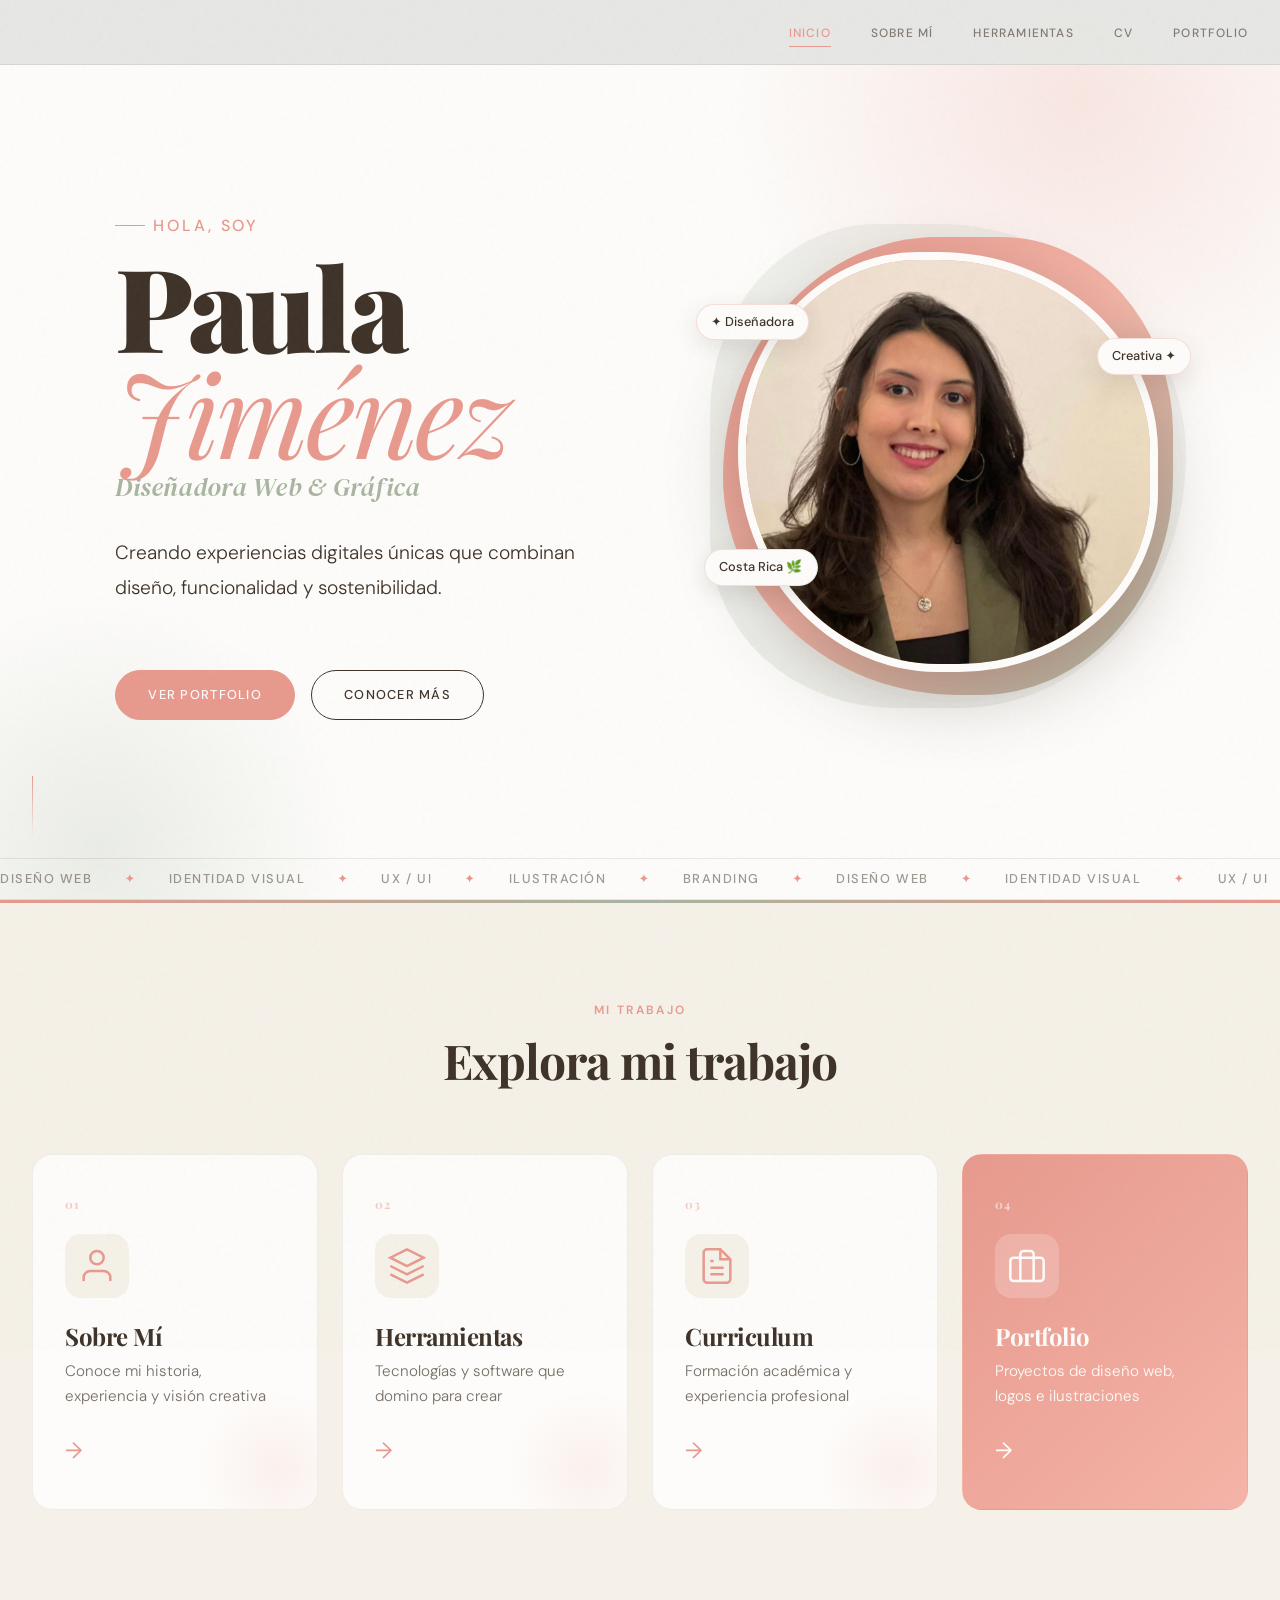
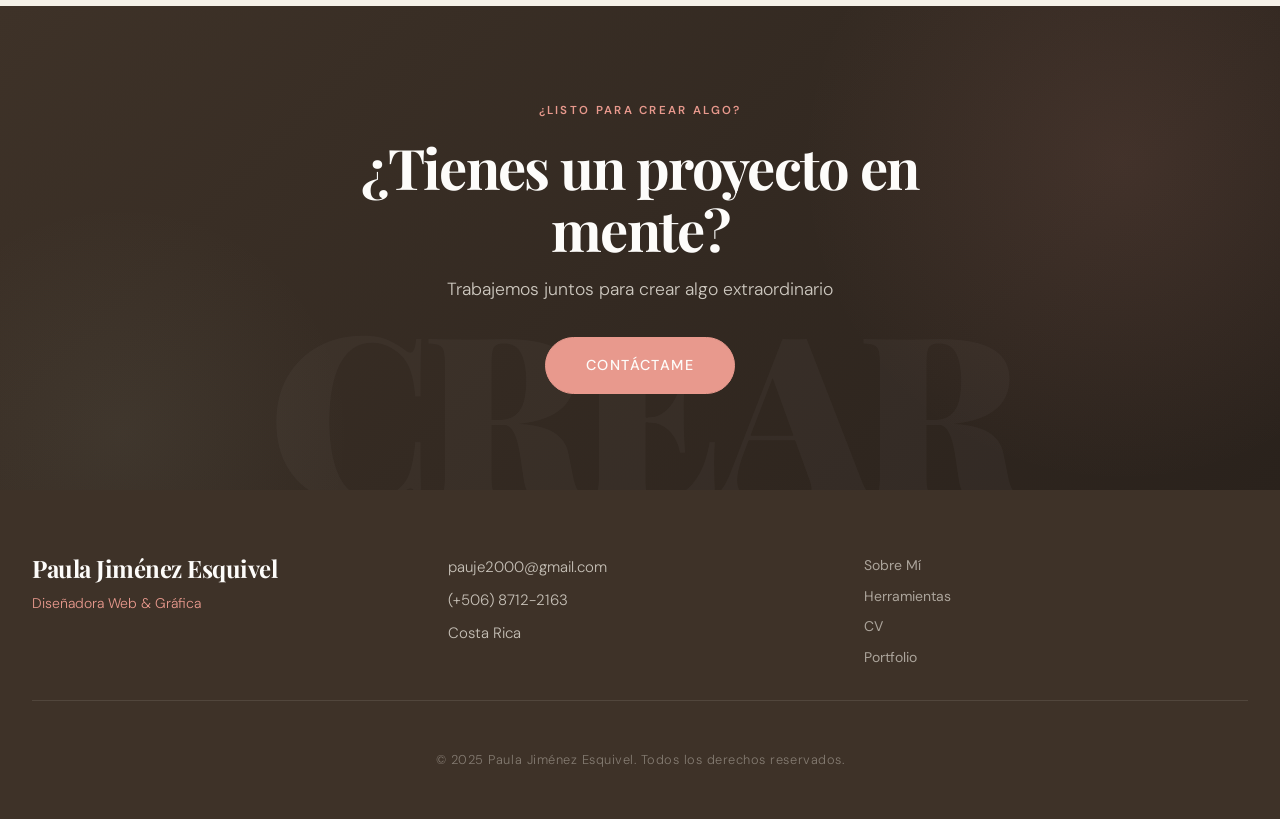
==== index.html @ 1a1323c0 "Add files via upload" ====
<!DOCTYPE html>
<html lang="es">
<head>
    <meta charset="UTF-8">
    <meta name="viewport" content="width=device-width, initial-scale=1.0">
    <meta name="description" content="Paula Jiménez Esquivel - Diseñadora Web y Gráfica">
    <title>Paula Jiménez | Diseñadora Web & Gráfica</title>
    <link rel="preconnect" href="https://fonts.googleapis.com">
    <link rel="preconnect" href="https://fonts.gstatic.com" crossorigin>
    <link href="https://fonts.googleapis.com/css2?family=Playfair+Display:ital,wght@0,400;0,700;0,900;1,400;1,700&family=DM+Sans:ital,wght@0,300;0,400;0,500;1,300&family=DM+Serif+Display:ital@0;1&display=swap" rel="stylesheet">
    <link rel="stylesheet" href="index.css">
    <link rel="stylesheet" href="base.css">

    <!-- Grain overlay SVG filter -->
    <svg style="position:absolute;width:0;height:0" xmlns="http://www.w3.org/2000/svg">
      <filter id="grain">
        <feTurbulence type="fractalNoise" baseFrequency="0.65" numOctaves="3" stitchTiles="stitch"/>
        <feColorMatrix type="saturate" values="0"/>
        <feBlend in="SourceGraphic" mode="multiply" result="blend"/>
        <feComposite in="blend" in2="SourceGraphic" operator="in"/>
      </filter>
    </svg>
</head>
<body>
    <!-- Grain overlay -->
    <div class="grain-overlay"></div>

    <!-- Navigation -->
    <div class="nav-container" id="navBar">
        <nav>

            <button class="menu-toggle" aria-label="Toggle menu">
                <span></span>
                <span></span>
                <span></span>
            </button>
            <ul class="nav-links">
                <li><a href="index.html" class="active">Inicio</a></li>
                <li><a href="about.html">Sobre Mí</a></li>
                <li><a href="skills.html">Herramientas</a></li>
                <li><a href="cv.html">CV</a></li>
                <li><a href="portfolio.html">Portfolio</a></li>
            </ul>
        </nav>
    </div>

    <!-- Hero Section -->
    <section class="hero">
        <div class="decorative-circle circle-1"></div>
        <div class="decorative-circle circle-2"></div>

        <!-- Marquee banner -->
        <div class="marquee-band">
            <div class="marquee-track">
                <span>Diseño Web</span><span class="marquee-dot">✦</span>
                <span>Identidad Visual</span><span class="marquee-dot">✦</span>
                <span>UX / UI</span><span class="marquee-dot">✦</span>
                <span>Ilustración</span><span class="marquee-dot">✦</span>
                <span>Branding</span><span class="marquee-dot">✦</span>
                <span>Diseño Web</span><span class="marquee-dot">✦</span>
                <span>Identidad Visual</span><span class="marquee-dot">✦</span>
                <span>UX / UI</span><span class="marquee-dot">✦</span>
                <span>Ilustración</span><span class="marquee-dot">✦</span>
                <span>Branding</span><span class="marquee-dot">✦</span>
            </div>
        </div>

        <div class="hero-content">
            <div class="hero-text">
                <p class="greeting fade-in-up">Hola, soy</p>
                <h1 class="hero-title fade-in-up delay-1">
                    <span class="title-line">Paula</span>
                    <span class="title-line italic-line">Jiménez</span>
                </h1>
                <h2 class="hero-subtitle fade-in-up delay-2">Diseñadora Web & Gráfica</h2>
                <p class="hero-description fade-in-up delay-3">
                    Creando experiencias digitales únicas que combinan diseño, 
                    funcionalidad y sostenibilidad.
                </p>
                <div class="hero-buttons fade-in-up delay-4">
                    <a href="portfolio.html" class="btn btn-primary">Ver Portfolio</a>
                    <a href="about.html" class="btn">Conocer Más</a>
                </div>
            </div>
            
            <div class="hero-visual scale-in delay-2">
                <div class="photo-frame">
                    <div class="frame-border"></div>
                    <img src="Imagenes/Foto curriculum.jpg" alt="Paula Jiménez - Diseñadora Web y Gráfica" class="profile-photo">
                    <div class="frame-accent"></div>
                    <!-- Floating tags -->
                    <div class="floating-tag tag-1">✦ Diseñadora</div>
                    <div class="floating-tag tag-2">Costa Rica 🌿</div>
                    <div class="floating-tag tag-3">Creativa ✦</div>
                </div>
            </div>
        </div>

        <!-- Scroll indicator -->
        <div class="scroll-indicator">
            <div class="scroll-line"></div>
        </div>
    </section>

    <!-- Index/Navigation Section -->
    <section class="index-section">
        <div class="container">
            <div class="section-header fade-in-up">
                <span class="section-label">Mi trabajo</span>
                <h2 class="section-title">Explora mi trabajo</h2>
            </div>
            
            <div class="index-grid">
                <a href="about.html" class="index-card fade-in-up delay-1">
                    <div class="card-number">01</div>
                    <div class="card-icon">
                        <svg width="40" height="40" viewBox="0 0 24 24" fill="none" stroke="currentColor" stroke-width="1.5">
                            <path d="M20 21v-2a4 4 0 0 0-4-4H8a4 4 0 0 0-4 4v2"></path>
                            <circle cx="12" cy="7" r="4"></circle>
                        </svg>
                    </div>
                    <h3>Sobre Mí</h3>
                    <p>Conoce mi historia, experiencia y visión creativa</p>
                    <span class="card-arrow">→</span>
                    <div class="card-bg-shape"></div>
                </a>

                <a href="skills.html" class="index-card fade-in-up delay-2">
                    <div class="card-number">02</div>
                    <div class="card-icon">
                        <svg width="40" height="40" viewBox="0 0 24 24" fill="none" stroke="currentColor" stroke-width="1.5">
                            <path d="M12 2L2 7l10 5 10-5-10-5z"></path>
                            <path d="M2 17l10 5 10-5M2 12l10 5 10-5"></path>
                        </svg>
                    </div>
                    <h3>Herramientas</h3>
                    <p>Tecnologías y software que domino para crear</p>
                    <span class="card-arrow">→</span>
                    <div class="card-bg-shape"></div>
                </a>

                <a href="cv.html" class="index-card fade-in-up delay-3">
                    <div class="card-number">03</div>
                    <div class="card-icon">
                        <svg width="40" height="40" viewBox="0 0 24 24" fill="none" stroke="currentColor" stroke-width="1.5">
                            <path d="M14 2H6a2 2 0 0 0-2 2v16a2 2 0 0 0 2 2h12a2 2 0 0 0 2-2V8z"></path>
                            <polyline points="14 2 14 8 20 8"></polyline>
                            <line x1="16" y1="13" x2="8" y2="13"></line>
                            <line x1="16" y1="17" x2="8" y2="17"></line>
                            <polyline points="10 9 9 9 8 9"></polyline>
                        </svg>
                    </div>
                    <h3>Curriculum</h3>
                    <p>Formación académica y experiencia profesional</p>
                    <span class="card-arrow">→</span>
                    <div class="card-bg-shape"></div>
                </a>

                <a href="portfolio.html" class="index-card featured fade-in-up delay-4">
                    <div class="card-number">04</div>
                    <div class="card-icon">
                        <svg width="40" height="40" viewBox="0 0 24 24" fill="none" stroke="currentColor" stroke-width="1.5">
                            <rect x="2" y="7" width="20" height="14" rx="2" ry="2"></rect>
                            <path d="M16 21V5a2 2 0 0 0-2-2h-4a2 2 0 0 0-2 2v16"></path>
                        </svg>
                    </div>
                    <h3>Portfolio</h3>
                    <p>Proyectos de diseño web, logos e ilustraciones</p>
                    <span class="card-arrow">→</span>
                </a>
            </div>
        </div>
    </section>

    <!-- Contact CTA -->
    <section class="cta-section">
        <div class="container">
            <div class="cta-content fade-in-up">
                <div class="cta-eyebrow">¿Listo para crear algo?</div>
                <h2>¿Tienes un proyecto en mente?</h2>
                <p>Trabajemos juntos para crear algo extraordinario</p>
                <a href="mailto:pauje2000@gmail.com" class="btn btn-primary">Contáctame</a>
            </div>
        </div>
        <!-- Decorative large text -->
        <div class="cta-deco-text" aria-hidden="true">CREAR</div>
    </section>

    <!-- Footer -->
    <footer>
        <div class="container">
            <div class="footer-content">
                <div class="footer-info">
                    <h3>Paula Jiménez Esquivel</h3>
                    <p>Diseñadora Web & Gráfica</p>
                </div>
                <div class="footer-contact">
                    <p><a href="mailto:pauje2000@gmail.com">pauje2000@gmail.com</a></p>
                    <p><a href="tel:+50687122163">(+506) 8712-2163</a></p>
                    <p>Costa Rica</p>
                </div>
                <div class="footer-links">
                    <a href="about.html">Sobre Mí</a>
                    <a href="skills.html">Herramientas</a>
                    <a href="cv.html">CV</a>
                    <a href="portfolio.html">Portfolio</a>
                </div>
            </div>
            <div class="footer-bottom">
                <p>© 2025 Paula Jiménez Esquivel. Todos los derechos reservados.</p>
            </div>
        </div>
    </footer>

    <script>
        /* ── Mobile Menu ── */
        const menuToggle = document.querySelector('.menu-toggle');
        const navLinks   = document.querySelector('.nav-links');
        const navBar     = document.querySelector('.nav-container');

        window.addEventListener('scroll', () => navBar.classList.toggle('scrolled', scrollY > 60));

        function closeMenu() {
            menuToggle.classList.remove('active');
            navLinks.classList.remove('active');
        }

        menuToggle.addEventListener('click', e => {
            e.stopPropagation();
            menuToggle.classList.toggle('active');
            navLinks.classList.toggle('active');
        });

        // Cerrar al hacer clic en un enlace del menú
        navLinks.querySelectorAll('a').forEach(link => {
            link.addEventListener('click', () => {
                closeMenu();
            });
        });

        // Cerrar al hacer clic fuera del menú
        document.addEventListener('click', e => {
            if (!e.target.closest('nav') && navLinks.classList.contains('active')) {
                closeMenu();
            }
        });

        /* ── Smooth scroll ── */
        document.querySelectorAll('a[href^="#"]').forEach(anchor => {
            anchor.addEventListener('click', function(e) {
                e.preventDefault();
                const target = document.querySelector(this.getAttribute('href'));
                if (target) target.scrollIntoView({ behavior: 'smooth', block: 'start' });
            });
        });

        /* ── Scroll animations ── */
        const observer = new IntersectionObserver(entries => {
            entries.forEach(entry => {
                if (entry.isIntersecting) entry.target.style.animationPlayState = 'running';
            });
        }, { threshold: 0.1, rootMargin: '0px 0px -50px 0px' });

        document.querySelectorAll('.fa
---- index.css ----
/* ===================================
   INDEX PAGE STYLES — CREATIVE ENHANCED
   =================================== */

/* ── Google Fonts override ── */
:root {
  --font-display: 'Playfair Display', Georgia, serif;
  --font-body: 'DM Sans', sans-serif;
  --font-serif-alt: 'DM Serif Display', Georgia, serif;

  /* Palette (unchanged) */
  --terracota:    #E8998D;
  --accent-coral: #D4756A;
  --sage:         #A8B5A0;
  --deep-green:   #6B7F64;
  --dark-brown:   #3E3228;
  --cream:        #F0EBE0;
  --soft-white:   #F5F1E8;

  /* Motion */
  --ease-out-expo: cubic-bezier(0.16, 1, 0.3, 1);
  --transition-smooth: 0.4s var(--ease-out-expo);

  /* Spacing */
  --spacing-xs: 0.75rem;
  --spacing-sm: 1.5rem;
  --spacing-md: 3rem;
  --spacing-lg: 5rem;
  --spacing-xl: 8rem;
}

/* ── Global resets ── */
*, *::before, *::after { box-sizing: border-box; margin: 0; padding: 0; }

html { scroll-behavior: smooth; }

body {
  font-family: var(--font-body);
  background: var(--soft-white);
  color: var(--dark-brown);
  overflow-x: hidden;
}

a { text-decoration: none; color: inherit; }

/* ============================================
   GRAIN OVERLAY
   ============================================ */
.grain-overlay {
  position: fixed;
  inset: -50%;
  width: 200%;
  height: 200%;
  background-image: url("data:image/svg+xml,%3Csvg viewBox='0 0 512 512' xmlns='http://www.w3.org/2000/svg'%3E%3Cfilter id='n'%3E%3CfeTurbulence type='fractalNoise' baseFrequency='0.75' numOctaves='4' stitchTiles='stitch'/%3E%3C/filter%3E%3Crect width='100%25' height='100%25' filter='url(%23n)'/%3E%3C/svg%3E");
  opacity: 0.035;
  pointer-events: none;
  z-index: 9999;
  animation: grainShift 0.5s steps(2) infinite;
}
@keyframes grainShift {
  0%  { transform: translate(0, 0); }
  25% { transform: translate(-2%, -2%); }
  50% { transform: translate(2%, 2%); }
  75% { transform: translate(-1%, 1%); }
}

/* ============================================
   CUSTOM CURSOR
   ============================================ */
/* ============================================
   NAVIGATION
   ============================================ */
.nav-container {
  position: fixed;
  top: 0; left: 0; right: 0;
  z-index: 1000;
  padding: 1.2rem 2rem;
  background: rgba(230, 230, 228, 0.96);
  backdrop-filter: blur(12px);
  -webkit-backdrop-filter: blur(12px);
  border-bottom: 1px solid rgba(62,50,40,0.10);
  transition: background 0.4s, padding 0.4s;
}
.nav-container.scrolled {
  background: rgba(220, 220, 218, 0.98);
  backdrop-filter: blur(16px);
  -webkit-backdrop-filter: blur(16px);
  padding: 0.8rem 2rem;
  border-bottom: 1px solid rgba(62,50,40,0.13);
}
.logo {
  display: none;
}
nav {
  max-width: 1400px;
  margin: 0 auto;
  display: flex;
  align-items: center;
  justify-content: flex-end;
}
.nav-links {
  list-style: none;
  display: flex;
  gap: 2.5rem;
}
.nav-links a {
  font-size: 0.875rem;
  font-weight: 500;
  color: var(--dark-brown);
  opacity: 0.7;
  letter-spacing: 0.06em;
  text-transform: uppercase;
  transition: opacity 0.25s, color 0.25s;
  position: relative;
}
.nav-links a::after {
  content: '';
  position: absolute;
  bottom: -3px; left: 0;
  width: 0; height: 1.5px;
  background: var(--terracota);
  transition: width 0.35s var(--ease-out-expo);
}
.nav-links a:hover,
.nav-links a.active { opacity: 1; color: var(--terracota); }
.nav-links a:hover::after,
.nav-links a.active::after { width: 100%; }

/* Mobile */
.menu-toggle {
  display: none;
  flex-direction: column;
  gap: 5px;
  background: none;
  border: none;
  padding: 4px;
}
.menu-toggle span {
  display: block;
  width: 26px; height: 2px;
  background: var(--dark-brown);
  transition: var(--transition-smooth);
}

/* ============================================
   HERO
   ============================================ */
.hero {
  min-height: 100vh;
  display: flex;
  flex-direction: column;
  align-items: center;
  position: relative;
  padding-top: 80px;
  overflow: hidden;
  background: var(--soft-white);
}

/* Decorative circles */
.decorative-circle {
  position: absolute;
  border-radius: 50%;
  pointer-events: none;
  transition: transform 1.2s var(--ease-out-expo);
}
.circle-1 {
  width: 700px; height: 700px;
  top: -250px; right: -150px;
  background: radial-gradient(circle, rgba(232,153,141,0.22) 0%, transparent 70%);
  animation: driftA 14s ease-in-out infinite;
}
.circle-2 {
  width: 500px; height: 500px;
  bottom: -200px; left: -150px;
  background: radial-gradient(circle, rgba(168,181,160,0.22) 0%, transparent 70%);
  animation: driftB 18s ease-in-out infinite;
}
@keyframes driftA {
  0%,100% { transform: translate(0,0) scale(1); }
  50% { transform: translate(30px,-20px) scale(1.05); }
}
@keyframes driftB {
  0%,100% { transform: translate(0,0) scale(1); }
  50% { transform: translate(-20px,30px) scale(1.08); }
}

/* Marquee band */
.marquee-band {
  width: 100%;
  overflow: hidden;
  border-top: 1px solid rgba(62,50,40,0.1);
  border-bottom: 1px solid rgba(62,50,40,0.1);
  padding: 0.6rem 0;
  background: transparent;
  position: absolute;
  bottom: 0;
  z-index: 5;
}
.marquee-track {
  display: flex;
  gap: 2rem;
  width: max-content;
  animation: marqueeScroll 22s linear infinite;
}
.marquee-track span {
  font-size: 0.8rem;
  font-weight: 500;
  letter-spacing: 0.12em;
  text-transform: uppercase;
  color: var(--dark-brown);
  opacity: 0.5;
  white-space: nowrap;
}
.marquee-dot {
  color: var(--terracota) !important;
  opacity: 1 !important;
}
@keyframes marqueeScroll {
  from { transform: translateX(0); }
  to   { transform: translateX(-50%); }
}

/* Hero content */
.hero-content {
  max-width: 1400px;
  margin: 0 auto;
  padding: var(--spacing-md);
  display: grid;
  grid-template-columns: 1.2fr 1fr;
  gap: var(--spacing-xl);
  align-items: center;
  flex: 1;
  padding-bottom: 5rem;
}

/* Hero text */
.hero-text { z-index: 10; }

.greeting {
  font-family: var(--font-body);
  font-size: clamp(0.875rem, 2vw, 1rem);
  color: var(--terracota);
  letter-spacing: 0.18em;
  text-transform: uppercase;
  font-weight: 500;
  margin-bottom: 0.75rem;
  display: flex;
  align-items: center;
  gap: 0.5rem;
}
.greeting::before {
  content: '';
  display: inline-block;
  width: 30px; height: 1px;
  background: var(--terracota);
}

.hero-title {
  font-family: var(--font-display);
  font-size: clamp(4rem, 9vw, 8rem);
  font-weight: 900;
  line-height: 0.92;
  margin-bottom: var(--spacing-xs);
  color: var(--dark-brown);
  letter-spacing: -0.03em;
}
.title-line  { display: block; }
.italic-line {
  font-style: italic;
  font-weight: 400;
  color: var(--terracota);
}

.hero-subtitle {
  font-family: var(--font-serif-alt);
  font-size: clamp(1.1rem, 2.5vw, 1.6rem);
  color: var(--sage);
  font-weight: 400;
  font-style: italic;
  margin-bottom: var(--spacing-md);
  letter-spacing: 0.01em;
}

.hero-description {
  max-width: 520px;
  font-size: clamp(1rem, 1.8vw, 1.2rem);
  color: var(--dark-brown);
  opacity: 0.75;
  margin-bottom: var(--spacing-lg);
  line-height: 1.85;
}

.hero-buttons {
  display: flex;
  gap: 1rem;
  flex-wrap: wrap;
}

/* Buttons */
.btn {
  display: inline-flex;
  align-items: center;
  gap: 0.5rem;
  padding: 0.9rem 2rem;
  font-family: var(--font-body);
  font-size: 0.875rem;
  font-weight: 500;
  letter-spacing: 0.08em;
  text-transform: uppercase;
  border-radius: 100px;
  border: 1.5px solid var(--dark-brown);
  color: var(--dark-brown);
  background: transparent;
  transition: background 0.35s, color 0.35s, border-color 0.35s, transform 0.35s var(--ease-out-expo), box-shadow 0.35s;
}
.btn:hover {
  background: var(--dark-brown);
  color: var(--soft-white);
  transform: translateY(-3px);
  box-shadow: 0 12px 32px rgba(62,50,40,0.18);
}
.btn-primary {
  background: var(--terracota);
  border-color: var(--terracota);
  color: var(--soft-white);
}
.btn-primary:hover {
  background: var(--accent-coral);
  border-color: var(--accent-coral);
  box-shadow: 0 12px 32px rgba(232,153,141,0.35);
}

/* Hero visual */
.hero-visual {
  position: relative;
  height: 560px;
  display: flex;
  align-items: center;
  justify-content: center;
}

.photo-frame {
  position: relative;
  width: 100%;
  max-width: 420px;
  margin: 0 auto;
}

.frame-border {
  position: absolute;
  inset: -15px;
  background: linear-gradient(135deg, var(--terracota) 0%, var(--accent-coral) 50%, var(--sage) 100%);
  border-radius: 50% 40% 45% 55% / 55% 45% 50% 50%;
  z-index: 1;
  animation: framePulse 6s ease-in-out infinite;
}

.profile-photo {
  position: relative;
  width: 100%;
  height: auto;
  aspect-ratio: 1;
  object-fit: cover;
  border-radius: 45% 55% 50% 50% / 50% 50% 45% 55%;
  z-index: 2;
  box-shadow: 0 25px 70px rgba(62,50,40,0.25), 0 10px 30px rgba(232,153,141,0.2);
  border: 8px solid var(--soft-white);
  transition: transform 0.6s var(--ease-out-expo);
}
.photo-frame:hover .profile-photo {
  transform: scale(1.03);
}

.frame-accent {
  position: absolute;
  inset: -28px;
  background: linear-gradient(225deg, var(--sage) 0%, var(--deep-green) 100%);
  border-radius: 40% 60% 55% 45% / 45% 55% 60% 40%;
  opacity: 0.12;
  z-index: 0;
  animation: frameRotate 12s linear infinite;
}

/* Floating tags */
.floating-tag {
  position: absolute;
  z-index: 10;
  background: var(--soft-white);
  color: var(--dark-brown);
  font-size: 0.8rem;
  font-weight: 500;
  padding: 0.45rem 0.9rem;
  border-radius: 100px;
  box-shadow: 0 8px 24px rgba(62,50,40,0.12);
  white-space: nowrap;
  animation: tagFloat 5s ease-in-out infinite;
}
.tag-1 {
  top: 12%;
  left: -10%;
  animation-delay: 0s;
  border: 1.5px solid rgba(232,153,141,0.3);
}
.tag-2 {
  bottom: 22%;
  left: -8%;
  animation-delay: 1.5s;
  border: 1.5px solid rgba(168,181,160,0.3);
}
.tag-3 {
  top: 20%;
  right: -8%;
  animation-delay: 0.8s;
  border: 1.5px solid rgba(232,153,141,0.3);
}
@keyframes tagFloat {
  0%,100% { transform: translateY(0px); }
  50%      { transform: translateY(-8px); }
}

/* Scroll indicator */
.scroll-indicator {
  position: absolute;
  bottom: 4rem;
  left: var(--spacing-md);
  display: flex;
  flex-direction: column;
  align-items: center;
  gap: 0.5rem;
  z-index: 10;
}
.scroll-line {
  width: 1px;
  height: 60px;
  background: linear-gradient(to bottom, var(--terracota), transparent);
  animation: scrollPulse 2s ease-in-out infinite;
}
.scroll-indicator span {
  font-size: 0.7rem;
  letter-spacing: 0.2em;
  text-transform: uppercase;
  color: var(--dark-brown);
  opacity: 0.4;
  transform: rotate(90deg) translateX(8px);
  transform-origin: center;
}
@keyframes scrollPulse {
  0%,100% { opacity: 1; transform: scaleY(1); transform-origin: top; }
  50%     { opacity: 0.4; transform: scaleY(0.6); transform-origin: top; }
}

/* ─── Keyframes shared ─── */
@keyframes framePulse {
  0%,100% { border-radius: 50% 40% 45% 55% / 55% 45% 50% 50%; transform: scale(1); }
  25%     { border-radius: 45% 55% 50% 50% / 50% 50% 55% 45%; transform: scale(1.02); }
  50%     { border-radius: 55% 45% 40% 60% / 60% 40% 45% 55%; transform: scale(0.98); }
  75%     { border-radius: 50% 50% 55% 45% / 45% 55% 50% 50%; transform: scale(1.01); }
}
@keyframes frameRotate {
  from { transform: rotate(0deg); }
  to   { transform: rotate(360deg); }
}

/* ── Scroll animations ── */
@keyframes fadeInUp {
  from { opacity: 0; transform: translateY(40px); }
  to   { opacity: 1; transform: translateY(0); }
}
@keyframes scaleIn {
  from { opacity: 0; transform: scale(0.85); }
  to   { opacity: 1; transform: scale(1); }
}
.fade-in-up { animation: fadeInUp 0.9s var(--ease-out-expo) both; }
.scale-in   { animation: scaleIn  1s   var(--ease-out-expo) both; }
.delay-1 { animation-delay: 0.15s; }
.delay-2 { animation-delay: 0.3s; }
.delay-3 { animation-delay: 0.45s; }
.delay-4 { animation-delay: 0.6s; }

/* ============================================
   INDEX SECTION
   ============================================ */
.index-section {
  padding: var(--spacing-xl) 0;
  background: var(--cream);
  position: relative;
}
.index-section::before {
  content: '';
  position: absolute;
  top: 0; left: 0; right: 0;
  height: 3px;
  background: linear-gradient(to right, var(--terracota), var(--sage), var(--terracota));
}

.container {
  max-width: 1200px;
  margin: 0 auto;
  padding: 0 var(--spacing-md);
}

.section-header {
  text-align: center;
  margin-bottom: var(--spacing-lg);
}
.section-label {
  display: inline-block;
  font-size: 0.75rem;
  font-weight: 600;
  letter-spacing: 0.2em;
  text-transform: uppercase;
  color: var(--terracota);
  margin-bottom: 0.75rem;
}
.section-title {
  font-family: var(--font-display);
  font-size: clamp(2rem, 5vw, 3.5rem);
  font-weight: 700;
  color: var(--dark-brown);
  letter-spacing: -0.02em;
}

/* Index grid */
.index-grid {
  display: grid;
  grid-template-columns: repeat(auto-fit, minmax(280px, 1fr));
  gap: 1.5rem;
}

.index-card {
  background: var(--soft-white);
  padding: 2.5rem 2rem;
  border-radius: 20px;
  transition: transform 0.45s var(--ease-out-expo), box-shadow 0.45s var(--ease-out-expo);
  position: relative;
  display: flex;
  flex-direction: column;
  overflow: hidden;
  border: 1px solid rgba(62,50,40,0.07);
}

/* Gradient border on hover */
.index-card::before {
  content: '';
  position: absolute;
  inset: 0;
  border-radius: 20px;
  padding: 1.5px;
  background: linear-gradient(135deg, var(--terracota), var(--sage));
  -webkit-mask: linear-gradient(#fff 0 0) content-box, linear-gradient(#fff 0 0);
  -webkit-mask-composite: xor;
  mask-composite: exclude;
  opacity: 0;
  transition: opacity 0.4s;
}
.index-card:hover::before { opacity: 1; }

/* Background shape */
.card-bg-shape {
  position: absolute;
  bottom: -40px; right: -40px;
  width: 160px; height: 160px;
  border-radius: 50%;
  background: radial-gradient(circle, rgba(232,153,141,0.12), transparent 70%);
  transition: transform 0.5s var(--ease-out-expo);
  pointer-events: none;
}
.index-card:hover .card-bg-shape { transform: scale(1.5); }

.index-card:hover {
  transform: translateY(-10px);
  box-shadow: 0 24px 64px rgba(62,50,40,0.12);
}

/* Card number */
.card-number {
  font-family: var(--font-display);
  font-size: 0.75rem;
  font-weight: 700;
  color: var(--terracota);
  opacity: 0.5;
  letter-spacing: 0.1em;
  margin-bottom: 1.25rem;
}

/* Featured card */
.index-card.featured {
  background: linear-gradient(135deg, var(--terracota) 0%, var(--accent-coral) 100%);
  color: var(--soft-white);
  border-color: transparent;
}
.index-card.featured::before { display: none; }
.index-card.featured h3,
.index-card.featured p,
.index-card.featured .card-number { color: var(--soft-white); opacity: 1; }
.index-card.featured .card-number { opacity: 0.6; }
.index-card.featured .card-icon { background: rgba(255,255,255,0.2); backdrop-filter: blur(8px); }
.index-card.featured .card-icon svg { stroke: var(--soft-white); }
.index-card.featured .card-arrow { color: var(--soft-white); }

/* Card icon */
.card-icon {
  width: 64px; height: 64px;
  background: var(--cream);
  border-radius: 16px;
  display: flex;
  align-items: center;
  justify-content: center;
  margin-bottom: 1.5rem;
  transition: transform 0.4s var(--ease-out-expo), box-shadow 0.4s;
}
.index-card:hover .card-icon {
  transform: scale(1.1) rotate(4deg);
  box-shadow: 0 8px 20px rgba(62,50,40,0.1);
}
.card-icon svg { stroke: var(--terracota); }

.index-card h3 {
  font-family: var(--font-display);
  font-size: 1.5rem;
  font-weight: 700;
  margin-bottom: 0.5rem;
  color: var(--dark-brown);
  letter-spacing: -0.02em;
}
.index-card p {
  flex-grow: 1;
  font-size: 0.95rem;
  line-height: 1.65;
  color: var(--dark-brown);
  opacity: 0.7;
  margin-bottom: 1.5rem;
}
.card-arrow {
  font-size: 1.4rem;
  color: var(--terracota);
  transition: transform 0.35s var(--ease-out-expo);
  align-self: flex-start;
  display: inline-block;
}
.index-card:hover .card-arrow { transform: translateX(8px); }

/* ============================================
   CTA SECTION
   ============================================ */
.cta-section {
  padding: var(--spacing-xl) 0;
  background: linear-gradient(135deg, var(--dark-brown) 0%, #2a221c 100%);
  position: relative;
  overflow: hidden;
  text-align: center;
}

.cta-section::before {
  content: '';
  position: absolute;
  top: -40%; right: -15%;
  width: 700px; height: 700px;
  background: radial-gradient(circle, rgba(232,153,141,0.1) 0%, transparent 65%);
  border-radius: 50%;
  pointer-events: none;
}
.cta-section::after {
  content: '';
  position: absolute;
  bottom: -40%; left: -10%;
  width: 500px; height: 500px;
  background: radial-gradient(circle, rgba(168,181,160,0.08) 0%, transparent 65%);
  border-radius: 50%;
  pointer-events: none;
}

/* Large decorative text */
.cta-deco-text {
  position: absolute;
  bottom: -2rem;
  left: 50%;
  transform: translateX(-50%);
  font-family: var(--font-display);
  font-size: clamp(6rem, 18vw, 18rem);
  font-weight: 900;
  color: rgba(255,255,255,0.03);
  letter-spacing: -0.05em;
  white-space: nowrap;
  pointer-events: none;
  user-select: none;
  line-height: 1;
}

.cta-content {
  position: relative;
  z-index: 10;
  max-width: 680px;
  margin: 0 auto;
}

.cta-eyebrow {
  font-size: 0.75rem;
  font-weight: 600;
  letter-spacing: 0.2em;
  text-transform: uppercase;
  color: var(--terracota);
  margin-bottom: 1rem;
}

.cta-content h2 {
  font-family: var(--font-display);
  font-size: clamp(2.5rem, 6vw, 5rem);
  font-weight: 700;
  color: var(--soft-white);
  letter-spacing: -0.03em;
  line-height: 1.05;
  margin-bottom: 1rem;
}

.cta-content p {
  font-size: 1.15rem;
  color: var(--cream);
  opacity: 0.8;
  margin-bottom: var(--spacing-md);
  line-height: 1.7;
}

.cta-content .btn-primary {
  background: var(--terracota);
  border-color: var(--terracota);
  color: var(--soft-white);
  font-size: 0.9rem;
  padding: 1rem 2.5rem;
}
.cta-content .btn-primary:hover {
  background: var(--accent-coral);
  border-color: var(--accent-coral);
  transform: translateY(-4px);
  box-shadow: 0 16px 40px rgba(232,153,141,0.3);
}

/* ============================================
   FOOTER
   ============================================ */
footer {
  background: var(--dark-brown);
  color: var(--cream);
  padding: var(--spacing-lg) 0 var(--spacing-md);
}

.footer-content {
  display: grid;
  grid-template-columns: repeat(auto-fit, minmax(200px, 1fr));
  gap: var(--spacing-md);
  margin-bottom: var(--spacing-md);
  padding-bottom: var(--spacing-md);
  border-bottom: 1px solid rgba(245,241,232,0.12);
}

.footer-info h3 {
  font-family: var(--font-display);
  font-size: 1.6rem;
  font-weight: 700;
  color: var(--soft-white);
  margin-bottom: 0.5rem;
  letter-spacing: -0.02em;
}
.footer-info p { color: var(--terracota); font-size: 0.875rem; }

.footer-contact p { margin-bottom: 0.5rem; font-size: 0.9375rem; opacity: 0.8; }
.footer-contact a { color: var(--cream); transition: color 0.25s; }
.footer-contact a:hover { color: var(--terracota); }

.footer-links {
  display: flex;
  flex-direction: column;
  gap: 0.6rem;
}
.footer-links a {
  color: var(--cream);
  font-size: 0.9375rem;
  opacity: 0.7;
  transition: opacity 0.25s, color 0.25s, transform 0.3s var(--ease-out-expo);
  width: fit-content;
}
.footer-links a:hover { color: var(--terracota); opacity: 1; transform: translateX(6px); }

.footer-bottom { text-align: center; padding-top: var(--spacing-sm); }
.footer-bottom p { color: var(--cream); opacity: 0.4; font-size: 0.8rem; letter-spacing: 0.04em; }

/* ============================================
   RESPONSIVE
   ============================================ */
@media (max-width: 968px) {
  .hero-content {
    grid-template-columns: 1fr;
    gap: var(--spacing-md);
    text-align: center;
  }
  .greeting { justify-content: center; }
  .hero-description { margin: 0 auto var(--spacing-md); }
  .hero-buttons { justify-content: center; }
  .hero-visual { height: auto; }
  .photo-frame { max-width: 340px; }
  .tag-1, .tag-2, .tag-3 { display: none; }
  .scroll-indicator { display: none; }
}

@media (max-width: 768px) {
  .hero { min-height: auto; padding: 100px 0 var(--spacing-lg); }
  .index-grid { grid-template-columns: 1fr; }
  .footer-content { grid-template-columns: 1fr; text-align: center; }
  .footer-links { align-items: center; }
  .footer-links a:hover { transform: none; }
  .nav-links {
    display: none;
    position: fixed;
    top: 0; left: 0; right: 0; bottom: 0;
    background: rgba(230, 230, 228, 0.98);
    backdrop-filter: blur(20px);
    -webkit-backdrop-filter: blur(20px);
    flex-direction: column;
    align-items: center;
    justify-content: center;
    gap: 2.5rem;
    z-index: 998;
  }
  .nav-links.active { display: flex; }
  .nav-links li { list-style: none; }
  .nav-links a {
    font-size: 1.8rem;
    font-weight: 600;
    letter-spacing: 0.05em;
    color: var(--dark-brown);
    display: block;
    padding: 0.5rem 2rem;
    text-align: center;
  }
  .nav-links a:hover { color: var(--terracota); }
  .menu-toggle {
    display: flex;
    z-index: 1000;
    position: relative;
  }
  .menu-toggle.active span:nth-child(1) { transform: translateY(7px) rotate(45deg); }
  .menu-toggle.active span:nth-child(2) { opacity: 0; }
  .menu-toggle.active span:nth-child(3) { transform: translateY(-7px) rotate(-45deg); }
}

@media (max-width: 480px) {
  .hero-buttons { flex-direction: column; width: 100%; }
  .hero-buttons .btn { width: 100%; justify-content: center; }
  .photo-frame { max-width: 260px; }
  .hero-title { font-size: clamp(3rem, 15vw, 4rem); }
}
---- base.css ----
/* ===================================
   BASE STYLES — Paula Jiménez Portfolio
   Creative Enhanced System
   =================================== */

@import url('https://fonts.googleapis.com/css2?family=Playfair+Display:ital,wght@0,400;0,600;0,700;0,900;1,400;1,700&family=DM+Sans:opsz,wght@9..40,300;9..40,400;9..40,500&family=DM+Serif+Display:ital@0;1&display=swap');

:root {
  --terracota:     #E8998D;
  --sage:          #A8B5A0;
  --cream:         #F5F1E8;
  --dark-brown:    #3E3228;
  --soft-white:    #FDFCFA;
  --accent-coral:  #F4B4A7;
  --deep-green:    #7A8D73;

  --font-display:   'Playfair Display', Georgia, serif;
  --font-serif-alt: 'DM Serif Display', Georgia, serif;
  --font-body:      'DM Sans', system-ui, sans-serif;

  --spacing-xs: 0.5rem;
  --spacing-sm: 1rem;
  --spacing-md: 2rem;
  --spacing-lg: 4rem;
  --spacing-xl: 6rem;

  --ease-out-expo:     cubic-bezier(0.16, 1, 0.3, 1);
  --transition-smooth: all 0.4s cubic-bezier(0.16, 1, 0.3, 1);
}

*, *::before, *::after { box-sizing: border-box; margin: 0; padding: 0; }

html { scroll-behavior: smooth; font-size: 16px; }

body {
  font-family: var(--font-body);
  background: var(--cream);
  color: var(--dark-brown);
  line-height: 1.6;
  overflow-x: hidden;
}

h1,h2,h3,h4,h5,h6 { font-family: var(--font-display); font-weight: 600; line-height: 1.2; margin-bottom: var(--spacing-sm); }
h1 { font-size: clamp(2.5rem, 7vw, 5rem); font-weight: 300; letter-spacing: -0.02em; }
h2 { font-size: clamp(1.8rem, 5vw, 3.5rem); font-weight: 400; }
h3 { font-size: clamp(1.2rem, 3vw, 1.75rem); }
p  { font-size: clamp(.95rem, 1.8vw, 1.1rem); margin-bottom: var(--spacing-sm); font-weight: 300; line-height: 1.75; }
a  { color: inherit; text-decoration: none; transition: var(--transition-smooth); }

/* ── Grain overlay ── */
.grain-overlay {
  position: fixed; inset: -50%; width: 200%; height: 200%;
  background-image: url("data:image/svg+xml,%3Csvg viewBox='0 0 512 512' xmlns='http://www.w3.org/2000/svg'%3E%3Cfilter id='n'%3E%3CfeTurbulence type='fractalNoise' baseFrequency='0.75' numOctaves='4' stitchTiles='stitch'/%3E%3C/filter%3E%3Crect width='100%25' height='100%25' filter='url(%23n)'/%3E%3C/svg%3E");
  opacity: .034; pointer-events: none; z-index: 9999;
  animation: grainShift .5s steps(2) infinite;
}
@keyframes grainShift {
  0%  { transform: translate(0,0); }  25% { transform: translate(-2%,-2%); }
  50% { transform: translate(2%,2%); } 75% { transform: translate(-1%,1%); }
}

/* ── Navigation ── */
.nav-container {
  position:fixed; top:0; left:0; right:0; z-index:1000;
  padding:1.2rem 2rem; transition:background .4s, padding .4s;
  background:rgba(230,230,228,0.96);
  backdrop-filter:blur(12px); -webkit-backdrop-filter:blur(12px);
  border-bottom:1px solid rgba(62,50,40,.10);
}
.nav-container.scrolled {
  background:rgba(220,220,218,.98); backdrop-filter:blur(20px); -webkit-backdrop-filter:blur(20px);
  padding:0.8rem 2rem; border-bottom:1px solid rgba(62,50,40,.13);
  box-shadow:0 4px 24px rgba(62,50,40,.06);
}
nav { max-width:1400px; margin:0 auto; display:flex; align-items:center; justify-content:flex-end; }
.logo { display:none; }
.nav-links { list-style:none; display:flex; gap:2.5rem; }
.nav-links a {
  font-size:.75rem; font-weight:500; color:var(--dark-brown); opacity:.6;
  letter-spacing:.1em; text-transform:uppercase; position:relative; padding:.25rem 0;
  transition:opacity .25s,color .25s;
}
.nav-links a::after {
  content:''; position:absolute; bottom:-2px; left:0;
  width:0; height:1.5px; background:var(--terracota);
  transition:width .35s var(--ease-out-expo);
}
.nav-links a:hover,.nav-links a.active { opacity:1; color:var(--terracota); }
.nav-links a:hover::after,.nav-links a.active::after { width:100%; }

.menu-toggle {
  display:none; flex-direction:column; gap:5px;
  background:none; border:none; cursor:pointer; padding:4px; z-index:1001;
}
.menu-toggle span { display:block; width:24px; height:2px; background:var(--dark-brown); border-radius:2px; transition:var(--transition-smooth); }

/* ── Container ── */
.container { max-width:1400px; margin:0 auto; padding:0 var(--spacing-md); }

/* ── Buttons ── */
.btn {
  display:inline-flex; align-items:center; gap:.5rem;
  padding:.875rem 2rem; font-family:var(--font-body); font-size:.8rem; font-weight:500;
  letter-spacing:.1em; text-transform:uppercase; border-radius:100px;
  border:1.5px solid var(--dark-brown); color:var(--dark-brown); background:transparent; cursor:pointer;
  transition:background .35s,color .35s,border-color .35s,transform .35s var(--ease-out-expo),box-shadow .35s;
}
.btn:hover { background:var(--dark-brown); color:var(--soft-white); transform:translateY(-3px); box-shadow:0 12px 32px rgba(62,50,40,.18); }
.btn-primary { background:var(--terracota); border-color:var(--terracota); color:var(--soft-white); }
.btn-primary:hover { background:var(--accent-coral); border-color:var(--accent-coral); box-shadow:0 12px 32px rgba(232,153,141,.35); }

/* ─────────────────────────────────────────
   STANDARD CARD SYSTEM (used on all pages)
   Each card: image on top + body below
   ───────────────────────────────────────── */
.std-card {
  background:var(--soft-white); border-radius:20px; overflow:hidden;
  border:1px solid rgba(62,50,40,.07); display:flex; flex-direction:column;
  transition:transform .45s var(--ease-out-expo), box-shadow .45s var(--ease-out-expo);
  position:relative;
}
.std-card::before {
  content:''; position:absolute; inset:0; border-radius:20px; padding:1.5px;
  background:linear-gradient(135deg,var(--terracota),var(--sage));
  -webkit-mask:linear-gradient(#fff 0 0) content-box,linear-gradient(#fff 0 0);
  -webkit-mask-composite:xor; mask-composite:exclude;
  opacity:0; transition:opacity .4s; pointer-events:none;
}
.std-card:hover::before { opacity:1; }
.std-card:hover { transform:translateY(-10px); box-shadow:0 24px 64px rgba(62,50,40,.13); }

/* Image at top — ONE image per card */
.std-card-image {
  width:100%; height:220px; overflow:hidden; position:relative; flex-shrink:0;
  background:linear-gradient(135deg,var(--cream),#e4d8c8);
}
.std-card-image img {
  width:100%; height:100%; object-fit:cover; display:block;
  transition:transform .6s var(--ease-out-expo);
}
.std-card:hover .std-card-image img { transform:scale(1.07); }

/* Placeholder when no image yet */
.std-card-image-placeholder {
  width:100%; height:100%; display:flex; align-items:center; justify-content:center;
  flex-direction:column; gap:.5rem;
}
.std-card-image-placeholder svg { opacity:.18; }
.std-card-image-placeholder span { font-size:.68rem; letter-spacing:.15em; text-transform:uppercase; color:var(--dark-brown); opacity:.3; }

/* Card body */
.std-card-body { padding:1.75rem; flex-grow:1; display:flex; flex-direction:column; }
.std-card-label {
  display:inline-block; font-size:.68rem; font-weight:600; letter-spacing:.12em; text-transform:uppercase;
  color:var(--terracota); background:rgba(232,153,141,.12); padding:.25rem .75rem;
  border-radius:100px; margin-bottom:1rem; width:fit-content;
}
.std-card-body h3 { font-size:1.3rem; font-weight:700; margin-bottom:.5rem; color:var(--dark-brown); letter-spacing:-.01em; }
.std-card-body p  { font-size:.9rem; color:var(--dark-brown); opacity:.72; line-height:1.65; flex-grow:1; margin-bottom:1rem; }
.std-card-tags { display:flex; flex-wrap:wrap; gap:.4rem; margin-bottom:1rem; }
.std-card-tags span {
  font-size:.68rem; padding:.25rem .625rem;
  background:rgba(168,181,160,.18); color:var(--deep-green);
  border-radius:100px; font-weight:500; letter-spacing:.04em;
}
.std-card-link {
  display:inline-flex; align-items:center; gap:.4rem;
  color:var(--terracota); font-size:.85rem; font-weight:600;
  transition:gap .3s var(--ease-out-expo),color .25s; width:fit-content;
}
.std-card-link:hover { color:var(--dark-brown); gap:.75rem; }

/* ── Page Hero (shared pattern) ── */
.page-hero {
  min-height:55vh; padding:160px 0 var(--spacing-xl);
  text-align:center; position:relative; overflow:hidden;
  display:flex; align-items:center;
}
.page-hero-inner { position:relative; z-index:10; width:100%; }
.page-hero h1 { color:var(--dark-brown); margin-bottom:var(--spacing-sm); }
.page-hero-label {
  display:inline-flex; align-items:center; gap:.6rem;
  font-size:.72rem; font-weight:600; letter-spacing:.2em; text-transform:uppercase;
  color:var(--terracota); margin-bottom:1rem;
}
.page-hero-label::before,.page-hero-label::after { content:''; display:inline-block; width:22px; height:1px; background:var(--terracota); }
.hero-tagline {
  font-family:var(--font-serif-alt); font-size:clamp(1.1rem,2.5vw,1.4rem);
  color:var(--dark-brown); opacity:.65; font-style:italic; max-width:650px; margin:0 auto;
}
/* Hero blobs */
.hero-blob { position:absolute; border-radius:50%; pointer-events:none; }
.hero-blob-1 { width:700px; height:700px; top:-30%; right:-10%; background:radial-gradient(circle,rgba(232,153,141,.18) 0%,transparent 65%); animation:blobA 14s ease-in-out infinite; }
.hero-blob-2 { width:500px; height:500px; bottom:-20%; left:-5%; background:radial-gradient(circle,rgba(168,181,160,.18) 0%,transparent 65%); animation:blobB 18s ease-in-out infinite; }
.hero-blob-3 { width:300px; height:300px; top:20%; left:15%; background:radial-gradient(circle,rgba(122,141,115,.1) 0%,transparent 65%); animation:blobA 22s ease-in-out infinite reverse; }
.hero-ring { position:absolute; border-radius:50%; border:1px solid rgba(232,153,141,.1); pointer-events:none; }
.hero-ring-1 { width:400px; height:400px; top:50%; left:50%; transform:translate(-50%,-50%); }
.hero-ring-2 { width:650px; height:650px; top:50%; left:50%; transform:translate(-50%,-50%); opacity:.55; }
.hero-ring-3 { width:900px; height:900px; top:50%; left:50%; transform:translate(-50%,-50%); opacity:.25; }
@keyframes blobA { 0%,100%{transform:translate(0,0) scale(1)} 50%{transform:translate(20px,-15px) scale(1.04)} }
@keyframes blobB { 0%,100%{transform:translate(0,0) scale(1)} 50%{transform:translate(-15px,20px) scale(1.06)} }

/* ── Section header ── */
.section-header { text-align:center; margin-bottom:var(--spacing-lg); }
.section-eyebrow { display:block; font-size:.72rem; font-weight:600; letter-spacing:.2em; text-transform:uppercase; color:var(--terracota); margin-bottom:.75rem; }
.section-title { font-family:var(--font-display); font-size:clamp(1.8rem,5vw,3rem); font-weight:700; color:var(--dark-brown); letter-spacing:-.02em; margin-bottom:0; }

/* ── CTA ── */
.cta-section {
  padding:var(--spacing-xl) 0;
  background:linear-gradient(135deg,var(--dark-brown) 0%,#2a221c 100%);
  position:relative; overflow:hidden; text-align:center;
}
.cta-section::before { content:''; position:absolute; top:-40%; right:-15%; width:700px; height:700px; background:radial-gradient(circle,rgba(232,153,141,.1) 0%,transparent 65%); border-radius:50%; pointer-events:none; }
.cta-section::after  { content:''; position:absolute; bottom:-40%; left:-10%; width:500px; height:500px; background:radial-gradient(circle,rgba(168,181,160,.07) 0%,transparent 65%); border-radius:50%; pointer-events:none; }
.cta-content { position:relative; z-index:10; max-width:700px; margin:0 auto; }
.cta-eyebrow { font-size:.72rem; font-weight:600; letter-spacing:.2em; text-transform:uppercase; color:var(--terracota); margin-bottom:1rem; display:block; }
.cta-content h2 { font-family:var(--font-display); font-size:clamp(2rem,5vw,3.5rem); font-weight:700; color:var(--soft-white); letter-spacing:-.03em; line-height:1.1; margin-bottom:1rem; }
.cta-content p { font-size:1.1rem; color:var(--cream); opacity:.8; margin-bottom:var(--spacing-md); }
.cta-content .btn-primary { background:var(--terracota); border-color:var(--terracota); color:var(--soft-white); }
.cta-content .btn-primary:hover { background:var(--accent-coral); border-color:var(--accent-coral); box-shadow:0 12px 32px rgba(232,153,141,.3); }
.cta-buttons { display:flex; gap:1rem; justify-content:center; flex-wrap:wrap; }
.cta-buttons .btn { border-color:rgba(245,241,232,.35); color:var(--cream); }
.cta-buttons .btn:hover { background:var(--cream); color:var(--dark-brown); border-color:var(--cream); }

/* ── Footer ── */
footer { background:var(--dark-brown); color:var(--cream); padding:var(--spacing-lg) 0 var(--spacing-md); }
.footer-content { display:grid; grid-template-columns:repeat(auto-fit,minmax(200px,1fr)); gap:var(--spacing-md); margin-bottom:var(--spacing-md); padding-bottom:var(--spacing-md); border-bottom:1px solid rgba(245,241,232,.1); }
.footer-info h3 { font-family:var(--font-display); font-size:1.5rem; font-weight:700; color:var(--soft-white); margin-bottom:.5rem; letter-spacing:-.02em; }
.footer-info p { color:var(--terracota); font-size:.875rem; }
.footer-contact p { margin-bottom:.4rem; font-size:.9375rem; opacity:.75; }
.footer-contact a { color:var(--cream); } .footer-contact a:hover { color:var(--terracota); }
.footer-links { display:flex; flex-direction:column; gap:.5rem; }
.footer-links a { color:var(--cream); font-size:.875rem; opacity:.6; width:fit-content; transition:opacity .25s,color .25s,transform .3s var(--ease-out-expo); }
.footer-links a:hover { color:var(--terracota); opacity:1; transform:translateX(5px); }
.footer-bottom { text-align:center; padding-top:var(--spacing-sm); }
.footer-bottom p { color:var(--cream); opacity:.38; font-size:.8rem; letter-spacing:.04em; }

/* ── Animations ── */
@keyframes fadeInUp   { from{opacity:0;transform:translateY(40px)} to{opacity:1;transform:translateY(0)} }
@keyframes fadeIn     { from{opacity:0} to{opacity:1} }
@keyframes scaleIn    { from{opacity:0;transform:scale(.88)} to{opacity:1;transform:scale(1)} }
@keyframes slideInLeft  { from{opacity:0;transform:translateX(-50px)} to{opacity:1;transform:translateX(0)} }
@keyframes slideInRight { from{opacity:0;transform:translateX(50px)} to{opacity:1;transform:translateX(0)} }
.fade-in-up    { animation:fadeInUp    .9s var(--ease-out-expo) both; }
.fade-in       { animation:fadeIn       1s var(--ease-out-expo) both; }
.scale-in      { animation:scaleIn     .9s var(--ease-out-expo) both; }
.slide-in-left { animation:slideInLeft .9s var(--ease-out-expo) both; }
.slide-in-right{ animation:slideInRight .9s var(--ease-out-expo) both; }
.delay-1{animation-delay:.1s} .delay-2{animation-delay:.2s} .delay-3{animation-delay:.3s}
.delay-4{animation-delay:.4s} .delay-5{animation-delay:.5s} .delay-6{animation-delay:.6s}

/* ── Scrollbar ── */
::-webkit-scrollbar{width:8px} ::-webkit-scrollbar-track{background:var(--cream)}
::-webkit-scrollbar-thumb{background:var(--terracota);border-radius:4px}
::-webkit-scrollbar-thumb:hover{background:var(--dark-brown)}

/* ── Responsive ── */
@media(max-width:768px){
  .menu-toggle{display:flex; z-index:1001; position:relative;}
  .nav-links{
    position:fixed;top:0;left:0;right:0;bottom:0;
    background:rgba(230,230,228,.98);backdrop-filter:blur(20px);-webkit-backdrop-filter:blur(20px);
    flex-direction:column;align-items:center;justify-content:center;
    gap:2.5rem;display:none;z-index:998;
  }
  .nav-links.active{display:flex}
  .nav-links li{list-style:none}
  .nav-links a{font-size:1.8rem;font-weight:600;opacity:1;color:var(--dark-brown);display:block;padding:.5rem 2rem;text-align:center;}
  .nav-links a:hover{color:var(--terracota);}
  .menu-toggle.active span:nth-child(1){transform:translateY(7px) rotate(45deg)}
  .menu-toggle.active span:nth-child(2){opacity:0}
  .menu-toggle.active span:nth-child(3){transform:translateY(-7px) rotate(-45deg)}
  :root{--spacing-lg:3rem;--spacing-xl:4rem}
  .footer-content{grid-template-columns:1fr;text-align:center}
  .footer-links{align-items:center}
  .footer-links a:hover{transform:none}
  .page-hero{min-height:auto;padding:130px 0 var(--spacing-lg)}
  .hero-blob-1,.hero-blob-2{width:280px;height:280px}
}
@media(max-width:480px){
  .container{padding:0 1rem}
  .btn{padding:.75rem 1.5rem;font-size:.75rem}
  .cta-buttons{flex-direction:column;align-items:center}
  .cta-buttons .btn{width:100%;max-width:280px;justify-content:center}
}
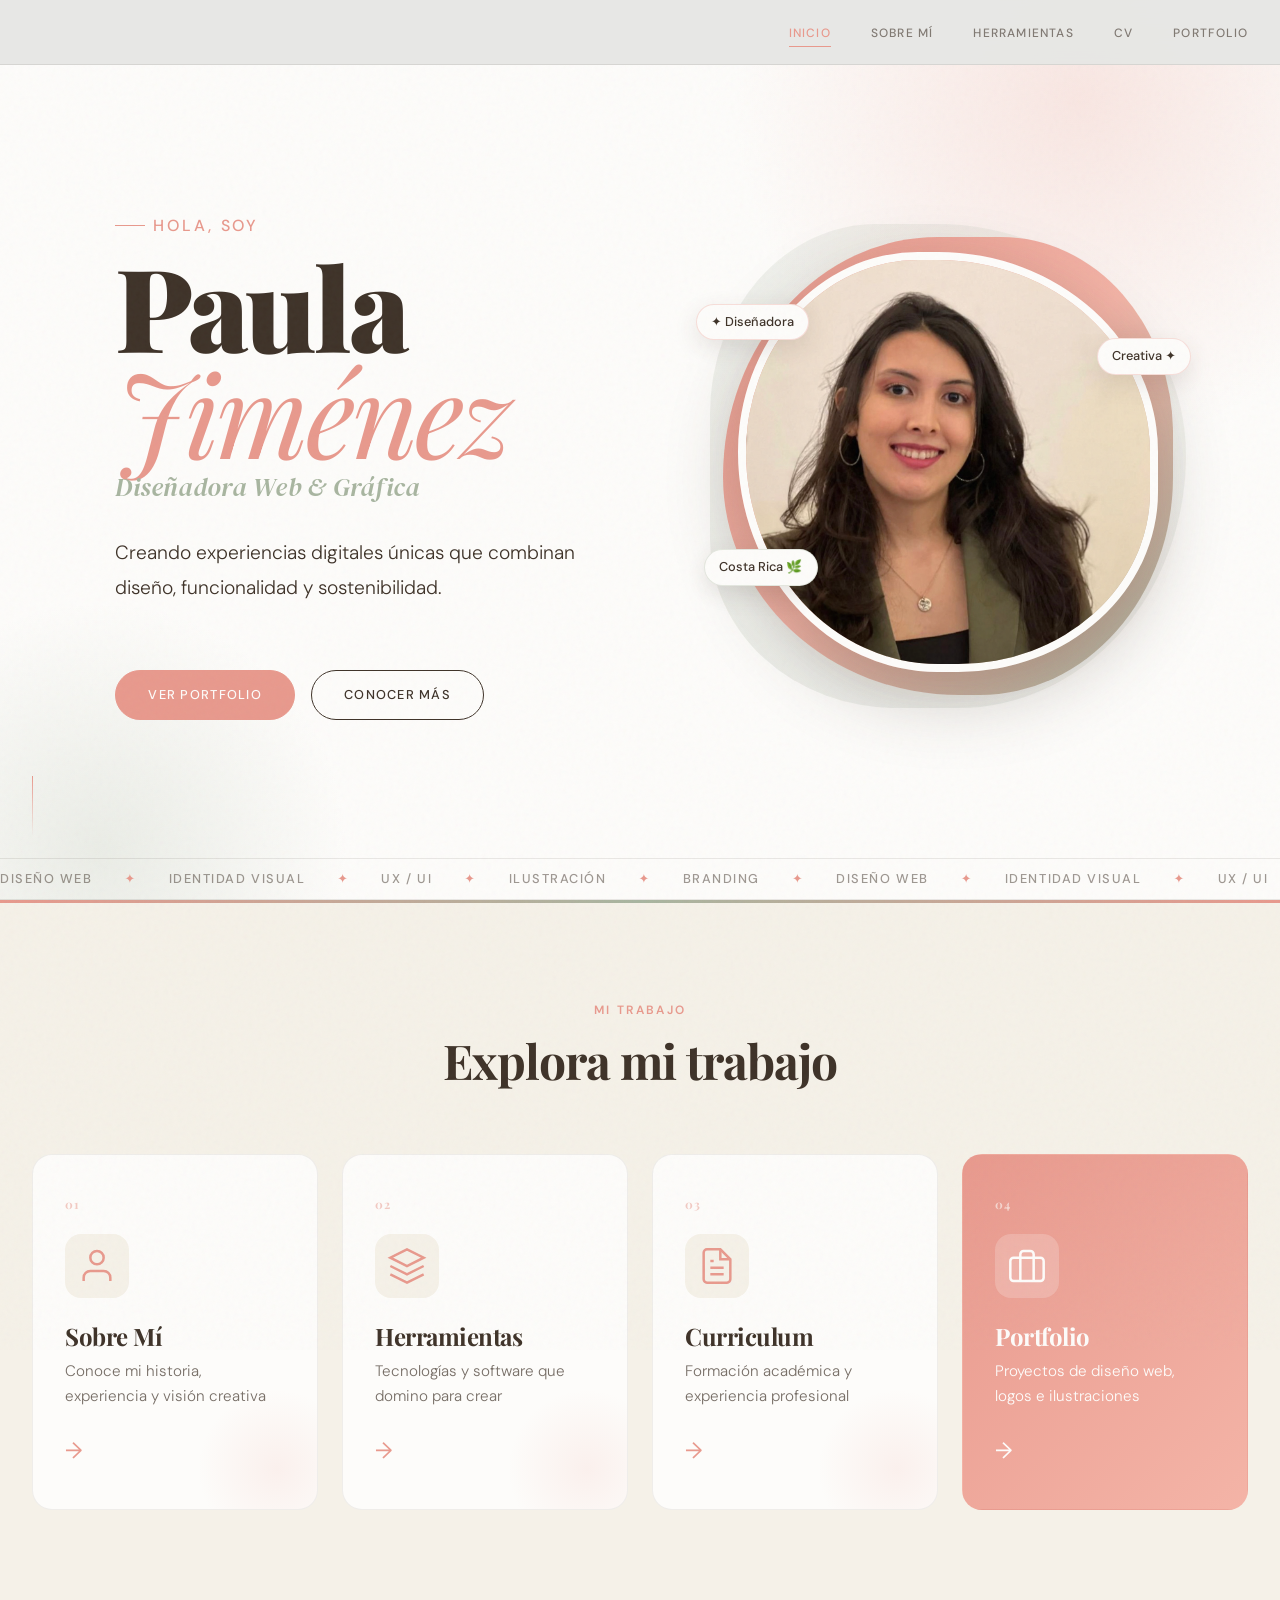
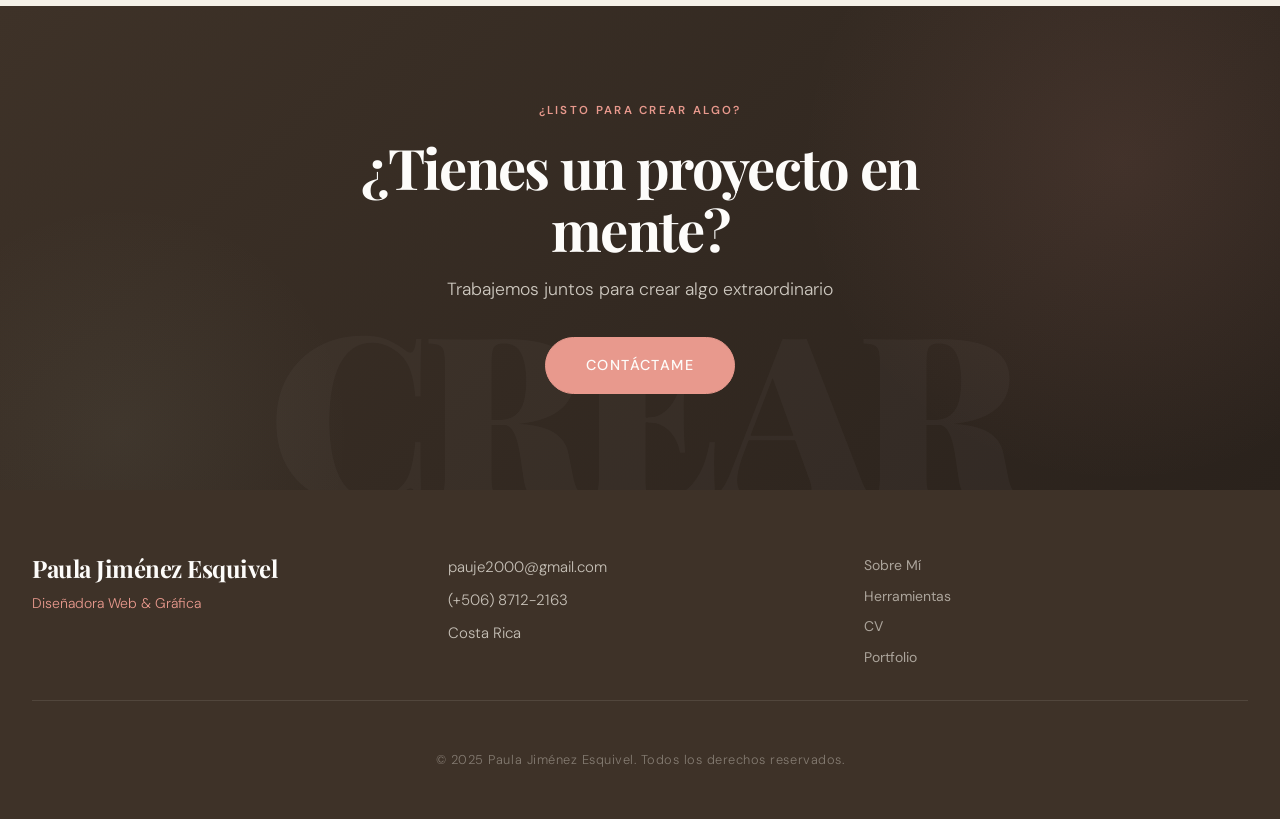
==== commit 7d2d35f6: "Add files via upload" ====
--- a/index.html
+++ b/index.html
@@ -212,53 +212,55 @@
         </div>
     </footer>
 
-    <script>
-        /* ── Mobile Menu ── */
-        const menuToggle = document.querySelector('.menu-toggle');
-        const navLinks   = document.querySelector('.nav-links');
-        const navBar     = document.querySelector('.nav-container');
-
-        window.addEventListener('scroll', () => navBar.classList.toggle('scrolled', scrollY > 60));
-
-        function closeMenu() {
-            menuToggle.classList.remove('active');
-            navLinks.classList.remove('active');
-        }
-
-        menuToggle.addEventListener('click', e => {
-            e.stopPropagation();
-            menuToggle.classList.toggle('active');
-            navLinks.classList.toggle('active');
-        });
-
-        // Cerrar al hacer clic en un enlace del menú
-        navLinks.querySelectorAll('a').forEach(link => {
-            link.addEventListener('click', () => {
-                closeMenu();
-            });
-        });
-
-        // Cerrar al hacer clic fuera del menú
-        document.addEventListener('click', e => {
-            if (!e.target.closest('nav') && navLinks.classList.contains('active')) {
-                closeMenu();
-            }
-        });
-
-        /* ── Smooth scroll ── */
-        document.querySelectorAll('a[href^="#"]').forEach(anchor => {
-            anchor.addEventListener('click', function(e) {
-                e.preventDefault();
-                const target = document.querySelector(this.getAttribute('href'));
-                if (target) target.scrollIntoView({ behavior: 'smooth', block: 'start' });
-            });
-        });
-
-        /* ── Scroll animations ── */
-        const observer = new IntersectionObserver(entries => {
-            entries.forEach(entry => {
-                if (entry.isIntersecting) entry.target.style.animationPlayState = 'running';
-            });
-        }, { threshold: 0.1, rootMargin: '0px 0px -50px 0px' });
-
-        document.querySelectorAll('.fa+<script>
+  (function() {
+    var toggle = document.querySelector('.menu-toggle');
+    var menu   = document.querySelector('.nav-links');
+    var nb     = document.querySelector('.nav-container');
+    if (!toggle || !menu) return;
+
+    var isOpen = false;
+
+    function openMenu() {
+      isOpen = true;
+      menu.style.display = 'flex';
+      toggle.classList.add('active');
+    }
+    function closeMenu() {
+      isOpen = false;
+      menu.style.display = '';
+      toggle.classList.remove('active');
+    }
+
+    toggle.addEventListener('click', function(e) {
+      e.stopPropagation();
+      if (isOpen) { closeMenu(); } else { openMenu(); }
+    });
+
+    menu.querySelectorAll('a').forEach(function(a) {
+      a.addEventListener('click', function() { closeMenu(); });
+    });
+
+    document.addEventListener('click', function(e) {
+      if (isOpen && !menu.contains(e.target) && !toggle.contains(e.target)) {
+        closeMenu();
+      }
+    });
+
+    window.addEventListener('scroll', function() {
+      if (nb) nb.classList.toggle('scrolled', window.scrollY > 60);
+    });
+
+    var obs = new IntersectionObserver(function(entries) {
+      entries.forEach(function(e) {
+        if (e.isIntersecting) e.target.style.animationPlayState = 'running';
+      });
+    }, { threshold: 0.1, rootMargin: '0px 0px -50px 0px' });
+    document.querySelectorAll('.fade-in-up,.scale-in,.slide-in-left,.slide-in-right').forEach(function(el) {
+      el.style.animationPlayState = 'paused';
+      obs.observe(el);
+    });
+  })();
+</script>
+</body>
+</html>
--- a/index.css
+++ b/index.css
@@ -811,33 +811,36 @@
   .nav-links {
     display: none;
     position: fixed;
-    top: 0; left: 0; right: 0; bottom: 0;
-    background: rgba(230, 230, 228, 0.98);
-    backdrop-filter: blur(20px);
-    -webkit-backdrop-filter: blur(20px);
+    top: 0; left: 0;
+    width: 100vw; height: 100vh;
+    background: #e6e6e4;
     flex-direction: column;
     align-items: center;
     justify-content: center;
-    gap: 2.5rem;
-    z-index: 998;
+    gap: 1.5rem;
+    z-index: 9000;
   }
   .nav-links.active { display: flex; }
   .nav-links li { list-style: none; }
   .nav-links a {
-    font-size: 1.8rem;
+    font-size: 1.5rem;
     font-weight: 600;
+    color: #3E3228;
+    display: block;
+    padding: 0.6rem 2rem;
+    text-align: center;
+    text-transform: uppercase;
     letter-spacing: 0.05em;
-    color: var(--dark-brown);
-    display: block;
-    padding: 0.5rem 2rem;
-    text-align: center;
+    opacity: 1;
   }
-  .nav-links a:hover { color: var(--terracota); }
+  .nav-links a:active,
+  .nav-links a.active { color: #E8998D; }
   .menu-toggle {
     display: flex;
-    z-index: 1000;
+    z-index: 9999;
     position: relative;
   }
+  .nav-container { z-index: 9100; }
   .menu-toggle.active span:nth-child(1) { transform: translateY(7px) rotate(45deg); }
   .menu-toggle.active span:nth-child(2) { opacity: 0; }
   .menu-toggle.active span:nth-child(3) { transform: translateY(-7px) rotate(-45deg); }
--- a/base.css
+++ b/base.css
@@ -51,7 +51,7 @@
 .grain-overlay {
   position: fixed; inset: -50%; width: 200%; height: 200%;
   background-image: url("data:image/svg+xml,%3Csvg viewBox='0 0 512 512' xmlns='http://www.w3.org/2000/svg'%3E%3Cfilter id='n'%3E%3CfeTurbulence type='fractalNoise' baseFrequency='0.75' numOctaves='4' stitchTiles='stitch'/%3E%3C/filter%3E%3Crect width='100%25' height='100%25' filter='url(%23n)'/%3E%3C/svg%3E");
-  opacity: .034; pointer-events: none; z-index: 9999;
+  opacity: .034; pointer-events: none; z-index: 100;
   animation: grainShift .5s steps(2) infinite;
 }
 @keyframes grainShift {
@@ -61,14 +61,14 @@
 
 /* ── Navigation ── */
 .nav-container {
-  position:fixed; top:0; left:0; right:0; z-index:1000;
+  position: fixed; top:0; left:0; right:0;
   padding:1.2rem 2rem; transition:background .4s, padding .4s;
   background:rgba(230,230,228,0.96);
-  backdrop-filter:blur(12px); -webkit-backdrop-filter:blur(12px);
   border-bottom:1px solid rgba(62,50,40,.10);
+  z-index: 200;
 }
 .nav-container.scrolled {
-  background:rgba(220,220,218,.98); backdrop-filter:blur(20px); -webkit-backdrop-filter:blur(20px);
+  background:rgba(220,220,218,.98);
   padding:0.8rem 2rem; border-bottom:1px solid rgba(62,50,40,.13);
   box-shadow:0 4px 24px rgba(62,50,40,.06);
 }
@@ -257,26 +257,67 @@
 
 /* ── Responsive ── */
 @media(max-width:768px){
-  .menu-toggle{display:flex; z-index:1001; position:relative;}
-  .nav-links{
-    position:fixed;top:0;left:0;right:0;bottom:0;
-    background:rgba(230,230,228,.98);backdrop-filter:blur(20px);-webkit-backdrop-filter:blur(20px);
-    flex-direction:column;align-items:center;justify-content:center;
-    gap:2.5rem;display:none;z-index:998;
+  /* Menú overlay - fuera de cualquier stacking context */
+  .nav-links {
+    display: none;
+    position: fixed;
+    top: 0; left: 0;
+    width: 100vw; height: 100vh;
+    background: #e6e6e4;
+    flex-direction: column;
+    align-items: center;
+    justify-content: center;
+    gap: 1.5rem;
+    z-index: 9000;
   }
-  .nav-links.active{display:flex}
-  .nav-links li{list-style:none}
-  .nav-links a{font-size:1.8rem;font-weight:600;opacity:1;color:var(--dark-brown);display:block;padding:.5rem 2rem;text-align:center;}
-  .nav-links a:hover{color:var(--terracota);}
-  .menu-toggle.active span:nth-child(1){transform:translateY(7px) rotate(45deg)}
-  .menu-toggle.active span:nth-child(2){opacity:0}
-  .menu-toggle.active span:nth-child(3){transform:translateY(-7px) rotate(-45deg)}
-  :root{--spacing-lg:3rem;--spacing-xl:4rem}
-  .footer-content{grid-template-columns:1fr;text-align:center}
-  .footer-links{align-items:center}
-  .footer-links a:hover{transform:none}
-  .page-hero{min-height:auto;padding:130px 0 var(--spacing-lg)}
-  .hero-blob-1,.hero-blob-2{width:280px;height:280px}
+  .nav-links.active { display: flex; }
+  .nav-links li { list-style: none; }
+  .nav-links a {
+    font-size: 1.5rem;
+    font-weight: 600;
+    color: #3E3228;
+    display: block;
+    padding: 0.6rem 2rem;
+    text-align: center;
+    text-transform: uppercase;
+    letter-spacing: 0.05em;
+    opacity: 1;
+  }
+  .nav-links a:active,
+  .nav-links a.active { color: #E8998D; }
+
+  /* Botón hamburguesa - encima del overlay */
+  .menu-toggle {
+    display: flex;
+    flex-direction: column;
+    gap: 5px;
+    z-index: 9999;
+    position: relative;
+    background: none;
+    border: none;
+    cursor: pointer;
+    padding: 8px;
+  }
+  .menu-toggle span {
+    display: block;
+    width: 24px; height: 2px;
+    background: #3E3228;
+    border-radius: 2px;
+    transition: transform 0.3s ease, opacity 0.3s ease;
+  }
+  .menu-toggle.active span:nth-child(1) { transform: translateY(7px) rotate(45deg); }
+  .menu-toggle.active span:nth-child(2) { opacity: 0; }
+  .menu-toggle.active span:nth-child(3) { transform: translateY(-7px) rotate(-45deg); }
+
+  /* Nav container encima del overlay */
+  .nav-container { z-index: 9100; }
+
+  :root { --spacing-lg:3rem; --spacing-xl:4rem; }
+  .footer-content { grid-template-columns:1fr; text-align:center; }
+  .footer-links { align-items:center; }
+  .footer-links a:hover { transform:none; }
+  .page-hero { min-height:auto; padding:130px 0 var(--spacing-lg); }
+  .hero-blob-1,.hero-blob-2 { width:280px; height:280px; }
 }
 @media(max-width:480px){
   .container{padding:0 1rem}
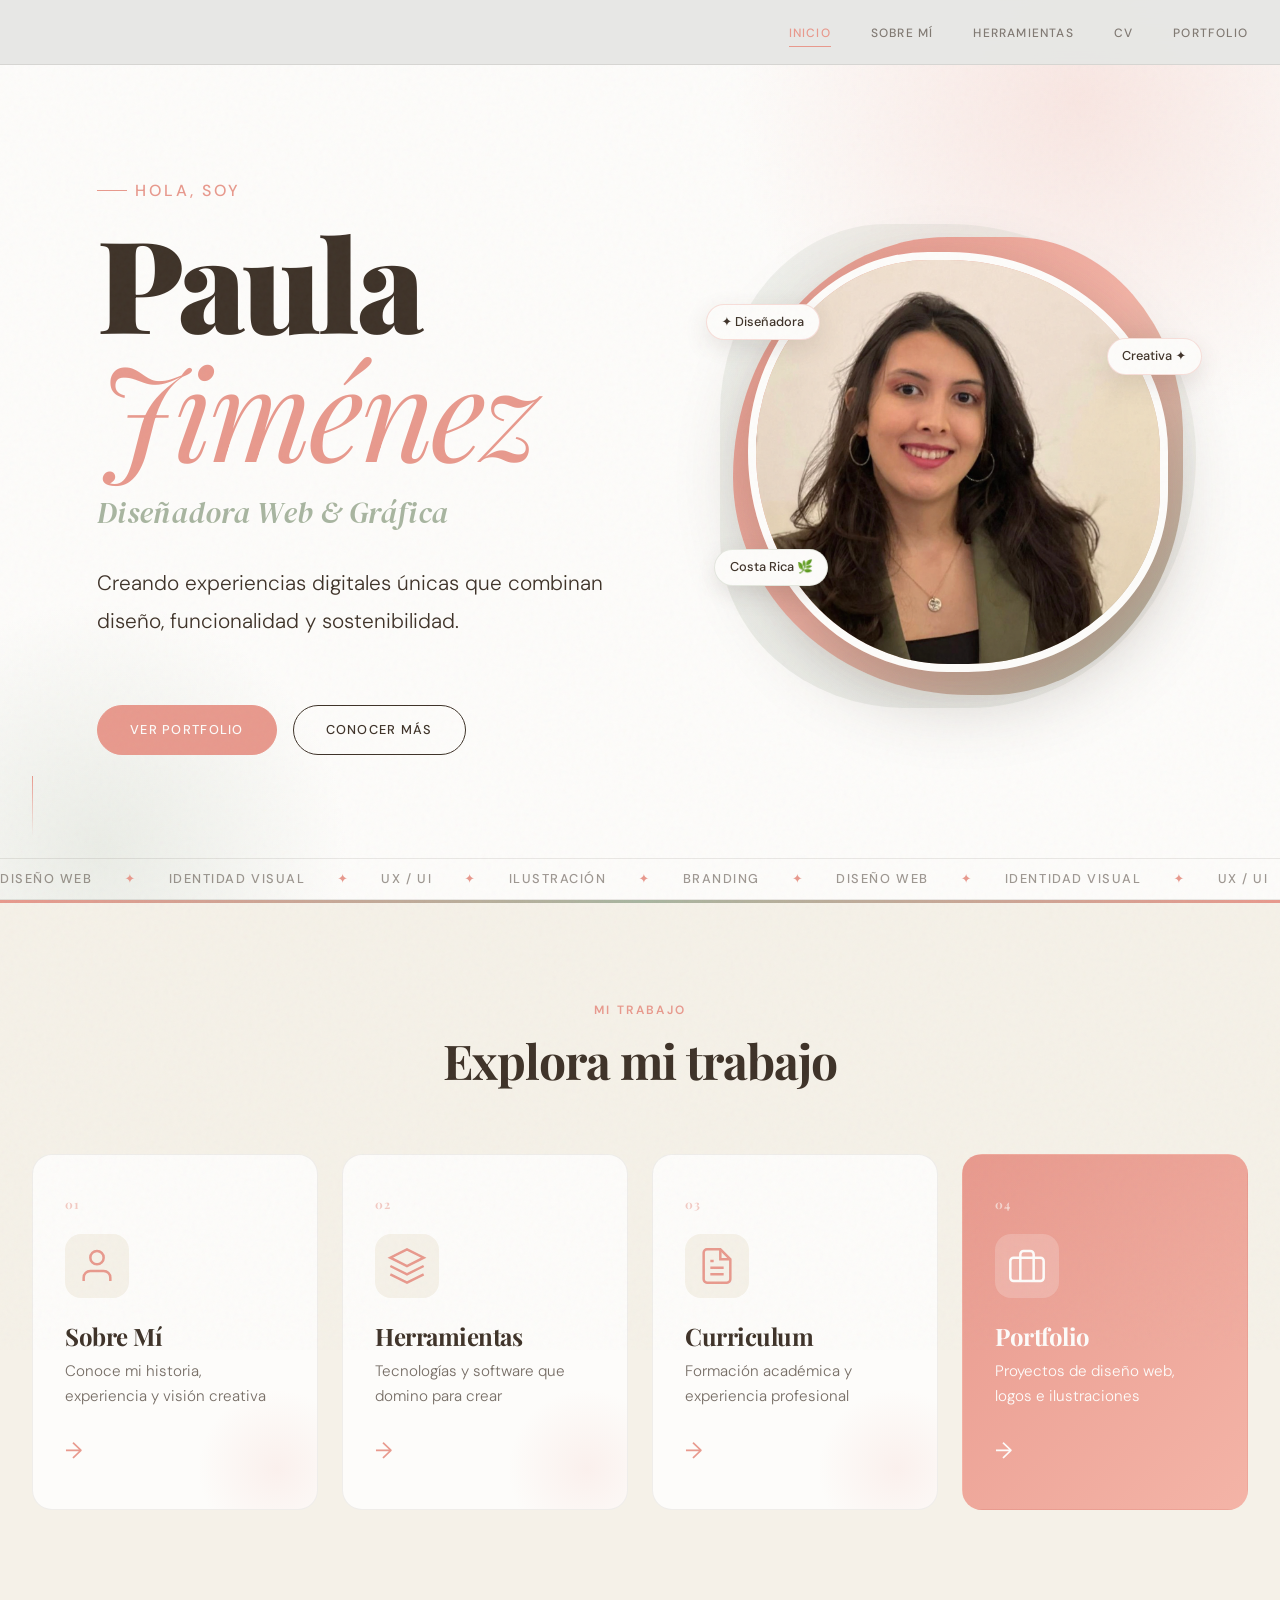
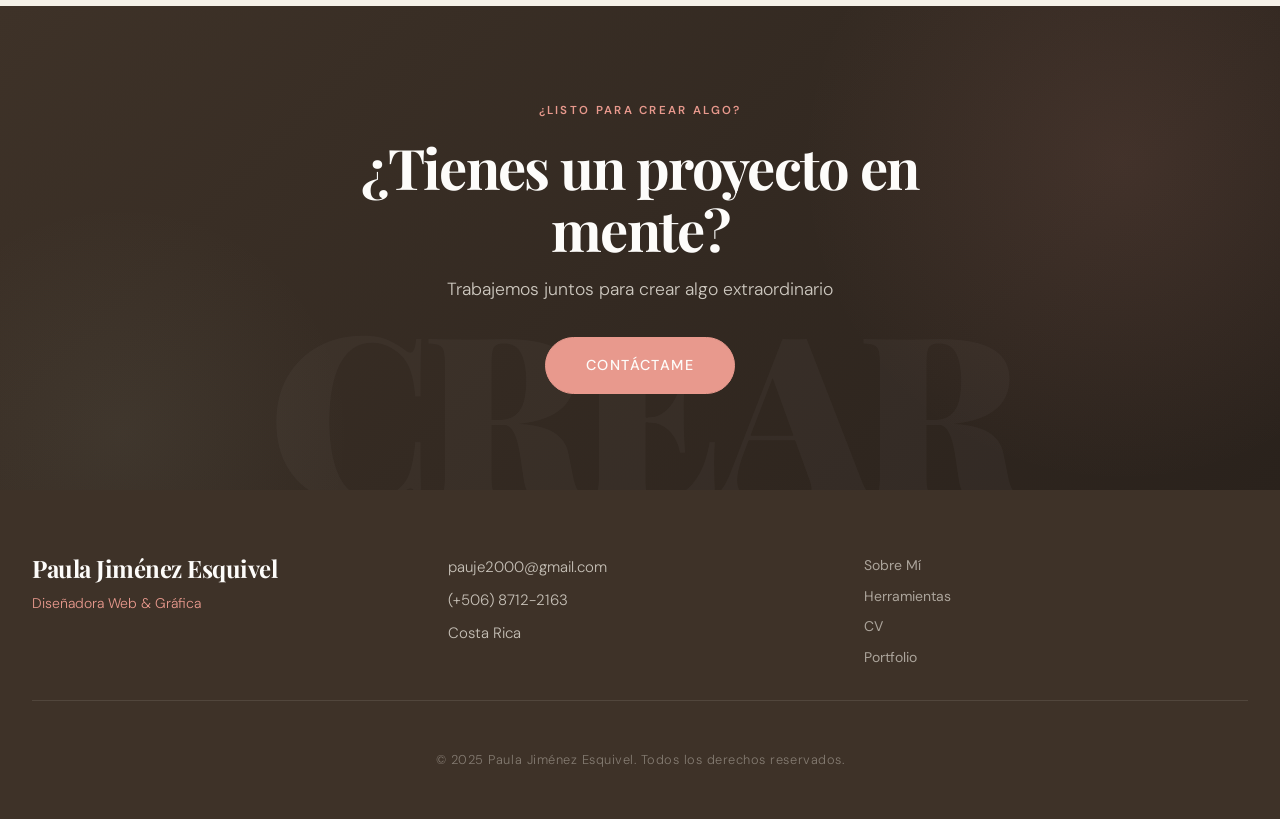
==== commit 61f4a9c0: "Add files via upload" ====
--- a/index.html
+++ b/index.html
@@ -254,13 +254,4 @@
     var obs = new IntersectionObserver(function(entries) {
       entries.forEach(function(e) {
         if (e.isIntersecting) e.target.style.animationPlayState = 'running';
-      });
-    }, { threshold: 0.1, rootMargin: '0px 0px -50px 0px' });
-    document.querySelectorAll('.fade-in-up,.scale-in,.slide-in-left,.slide-in-right').forEach(function(el) {
-      el.style.animationPlayState = 'paused';
-      obs.observe(el);
-    });
-  })();
-</script>
-</body>
-</html>+     
--- a/index.css
+++ b/index.css
@@ -257,10 +257,10 @@
 
 .hero-title {
   font-family: var(--font-display);
-  font-size: clamp(4rem, 9vw, 8rem);
+  font-size: clamp(4.5rem, 10vw, 9rem);
   font-weight: 900;
-  line-height: 0.92;
-  margin-bottom: var(--spacing-xs);
+  line-height: 1.0;
+  margin-bottom: 0;
   color: var(--dark-brown);
   letter-spacing: -0.03em;
 }
@@ -273,17 +273,18 @@
 
 .hero-subtitle {
   font-family: var(--font-serif-alt);
-  font-size: clamp(1.1rem, 2.5vw, 1.6rem);
+  font-size: clamp(1.3rem, 2.8vw, 1.9rem);
   color: var(--sage);
   font-weight: 400;
   font-style: italic;
+  margin-top: 1.4rem;
   margin-bottom: var(--spacing-md);
   letter-spacing: 0.01em;
 }
 
 .hero-description {
-  max-width: 520px;
-  font-size: clamp(1rem, 1.8vw, 1.2rem);
+  max-width: 540px;
+  font-size: clamp(1.1rem, 2vw, 1.3rem);
   color: var(--dark-brown);
   opacity: 0.75;
   margin-bottom: var(--spacing-lg);
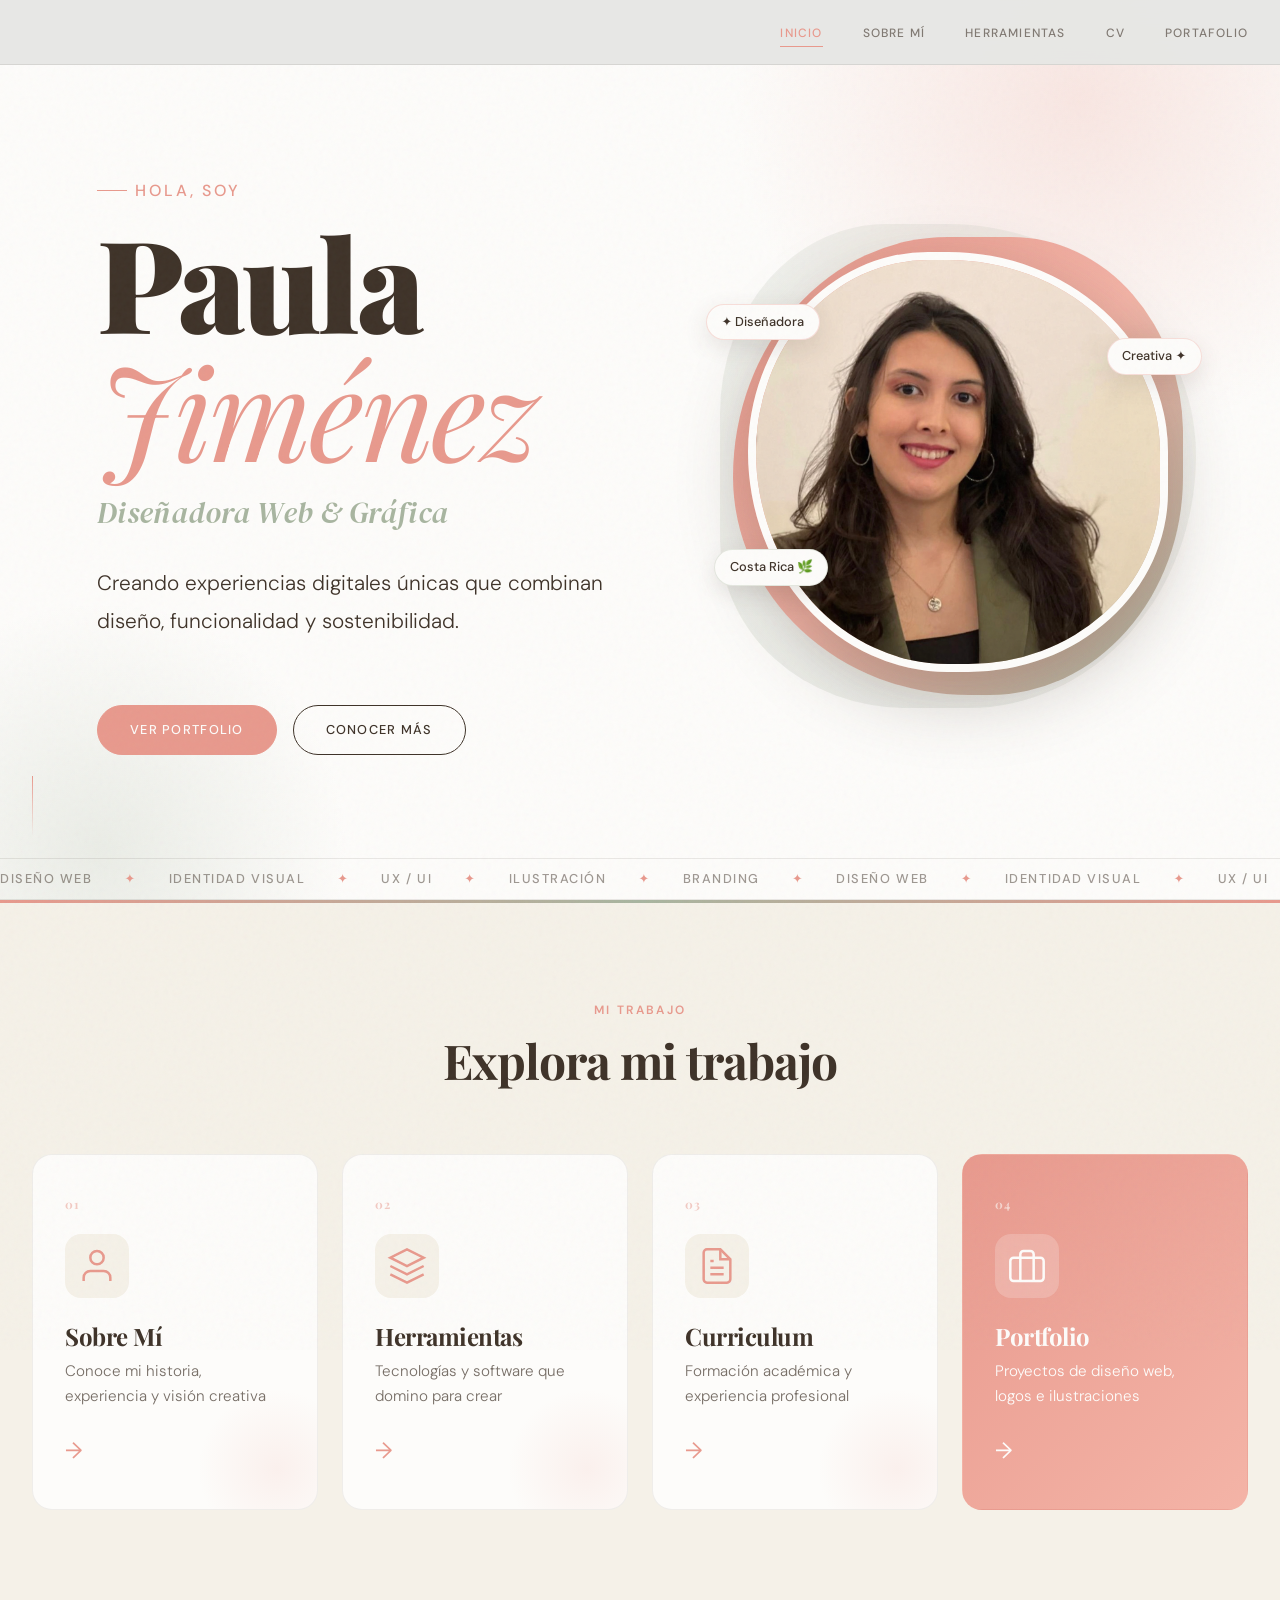
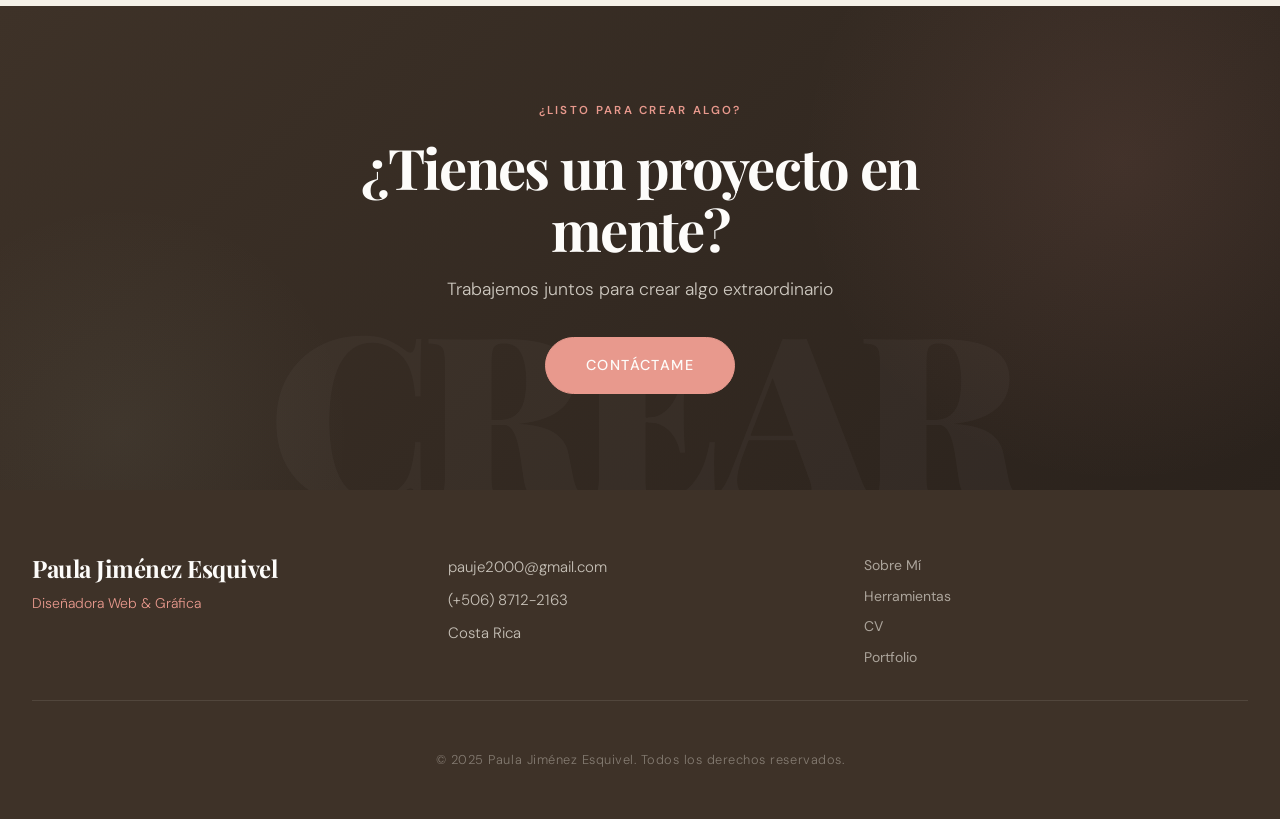
==== commit e047330f: "Update index.html" ====
--- a/index.html
+++ b/index.html
@@ -39,7 +39,7 @@
                 <li><a href="about.html">Sobre Mí</a></li>
                 <li><a href="skills.html">Herramientas</a></li>
                 <li><a href="cv.html">CV</a></li>
-                <li><a href="portfolio.html">Portfolio</a></li>
+                <li><a href="portfolio.html">Portafolio</a></li>
             </ul>
         </nav>
     </div>
@@ -214,44 +214,56 @@
 
 <script>
   (function() {
-    var toggle = document.querySelector('.menu-toggle');
-    var menu   = document.querySelector('.nav-links');
-    var nb     = document.querySelector('.nav-container');
+    var toggle = document.querySelector(".menu-toggle");
+    var menu   = document.querySelector(".nav-links");
+    var nb     = document.querySelector(".nav-container");
     if (!toggle || !menu) return;
 
-    var isOpen = false;
-
     function openMenu() {
-      isOpen = true;
-      menu.style.display = 'flex';
-      toggle.classList.add('active');
+      menu.classList.add("open");
+      toggle.classList.add("active");
+      document.body.style.overflow = "hidden";
     }
     function closeMenu() {
-      isOpen = false;
-      menu.style.display = '';
-      toggle.classList.remove('active');
+      menu.classList.remove("open");
+      toggle.classList.remove("active");
+      document.body.style.overflow = "";
     }
-
-    toggle.addEventListener('click', function(e) {
+    function isOpen() { return menu.classList.contains("open"); }
+
+    toggle.addEventListener("click", function(e) {
       e.stopPropagation();
-      if (isOpen) { closeMenu(); } else { openMenu(); }
-    });
-
-    menu.querySelectorAll('a').forEach(function(a) {
-      a.addEventListener('click', function() { closeMenu(); });
-    });
-
-    document.addEventListener('click', function(e) {
-      if (isOpen && !menu.contains(e.target) && !toggle.contains(e.target)) {
+      isOpen() ? closeMenu() : openMenu();
+    });
+
+    menu.querySelectorAll("a").forEach(function(a) {
+      a.addEventListener("click", closeMenu);
+    });
+
+    document.addEventListener("click", function(e) {
+      if (isOpen() && !menu.contains(e.target) && !toggle.contains(e.target)) {
         closeMenu();
       }
     });
 
-    window.addEventListener('scroll', function() {
-      if (nb) nb.classList.toggle('scrolled', window.scrollY > 60);
+    document.addEventListener("keydown", function(e) {
+      if (e.key === "Escape" && isOpen()) closeMenu();
+    });
+
+    window.addEventListener("scroll", function() {
+      if (nb) nb.classList.toggle("scrolled", window.scrollY > 60);
     });
 
     var obs = new IntersectionObserver(function(entries) {
       entries.forEach(function(e) {
-        if (e.isIntersecting) e.target.style.animationPlayState = 'running';
-     +        if (e.isIntersecting) e.target.style.animationPlayState = "running";
+      });
+    }, { threshold: 0.1, rootMargin: "0px 0px -50px 0px" });
+    document.querySelectorAll(".fade-in-up,.scale-in,.slide-in-left,.slide-in-right").forEach(function(el) {
+      el.style.animationPlayState = "paused";
+      obs.observe(el);
+    });
+  })();
+</script>
+</body>
+</html>
--- a/index.css
+++ b/index.css
@@ -814,37 +814,48 @@
     position: fixed;
     top: 0; left: 0;
     width: 100vw; height: 100vh;
-    background: #e6e6e4;
+    background: rgba(240,235,224,0.98);
+    backdrop-filter: blur(16px);
+    -webkit-backdrop-filter: blur(16px);
     flex-direction: column;
     align-items: center;
     justify-content: center;
-    gap: 1.5rem;
+    gap: 2rem;
     z-index: 9000;
+    padding: 2rem;
   }
-  .nav-links.active { display: flex; }
-  .nav-links li { list-style: none; }
+  .nav-links.open { display: flex; }
+  .nav-links li { list-style: none; text-align: center; }
   .nav-links a {
-    font-size: 1.5rem;
-    font-weight: 600;
+    font-family: "Playfair Display", Georgia, serif;
+    font-size: 2rem;
+    font-weight: 700;
     color: #3E3228;
     display: block;
-    padding: 0.6rem 2rem;
+    padding: 0.4rem 1.5rem;
     text-align: center;
-    text-transform: uppercase;
-    letter-spacing: 0.05em;
-    opacity: 1;
+    letter-spacing: -0.01em;
+    opacity: 0.85;
+    text-transform: none;
+    transition: color 0.2s, opacity 0.2s;
   }
-  .nav-links a:active,
-  .nav-links a.active { color: #E8998D; }
+  .nav-links a:hover,
+  .nav-links a.active { color: #E8998D; opacity: 1; }
+  .nav-links a::after { display: none; }
   .menu-toggle {
     display: flex;
+    flex-direction: column;
+    gap: 6px;
     z-index: 9999;
     position: relative;
   }
+  .menu-toggle span {
+    transition: transform 0.35s cubic-bezier(0.16,1,0.3,1), opacity 0.25s ease;
+  }
+  .menu-toggle.active span:nth-child(1) { transform: translateY(8px) rotate(45deg); }
+  .menu-toggle.active span:nth-child(2) { opacity: 0; transform: scaleX(0); }
+  .menu-toggle.active span:nth-child(3) { transform: translateY(-8px) rotate(-45deg); }
   .nav-container { z-index: 9100; }
-  .menu-toggle.active span:nth-child(1) { transform: translateY(7px) rotate(45deg); }
-  .menu-toggle.active span:nth-child(2) { opacity: 0; }
-  .menu-toggle.active span:nth-child(3) { transform: translateY(-7px) rotate(-45deg); }
 }
 
 @media (max-width: 480px) {
--- a/base.css
+++ b/base.css
@@ -270,7 +270,7 @@
     gap: 1.5rem;
     z-index: 9000;
   }
-  .nav-links.active { display: flex; }
+  .nav-links.open { display: flex; }
   .nav-links li { list-style: none; }
   .nav-links a {
     font-size: 1.5rem;
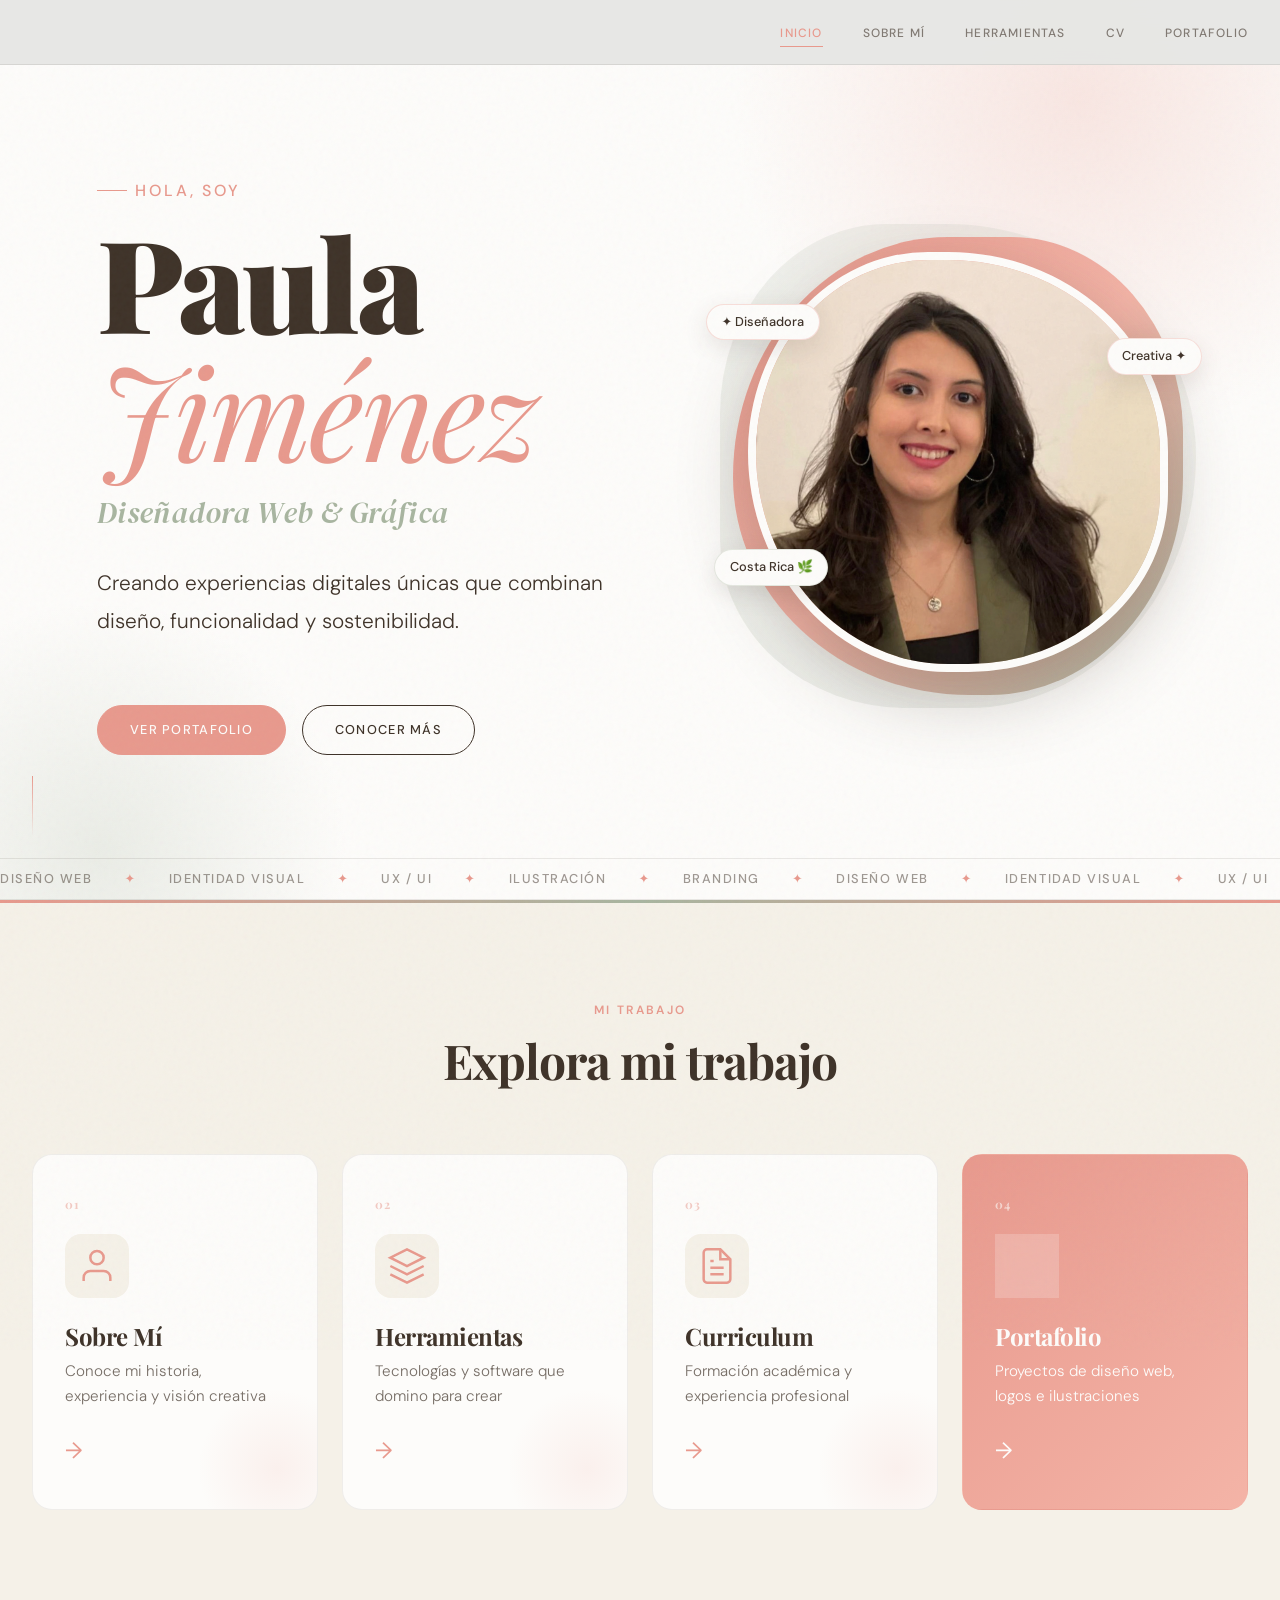
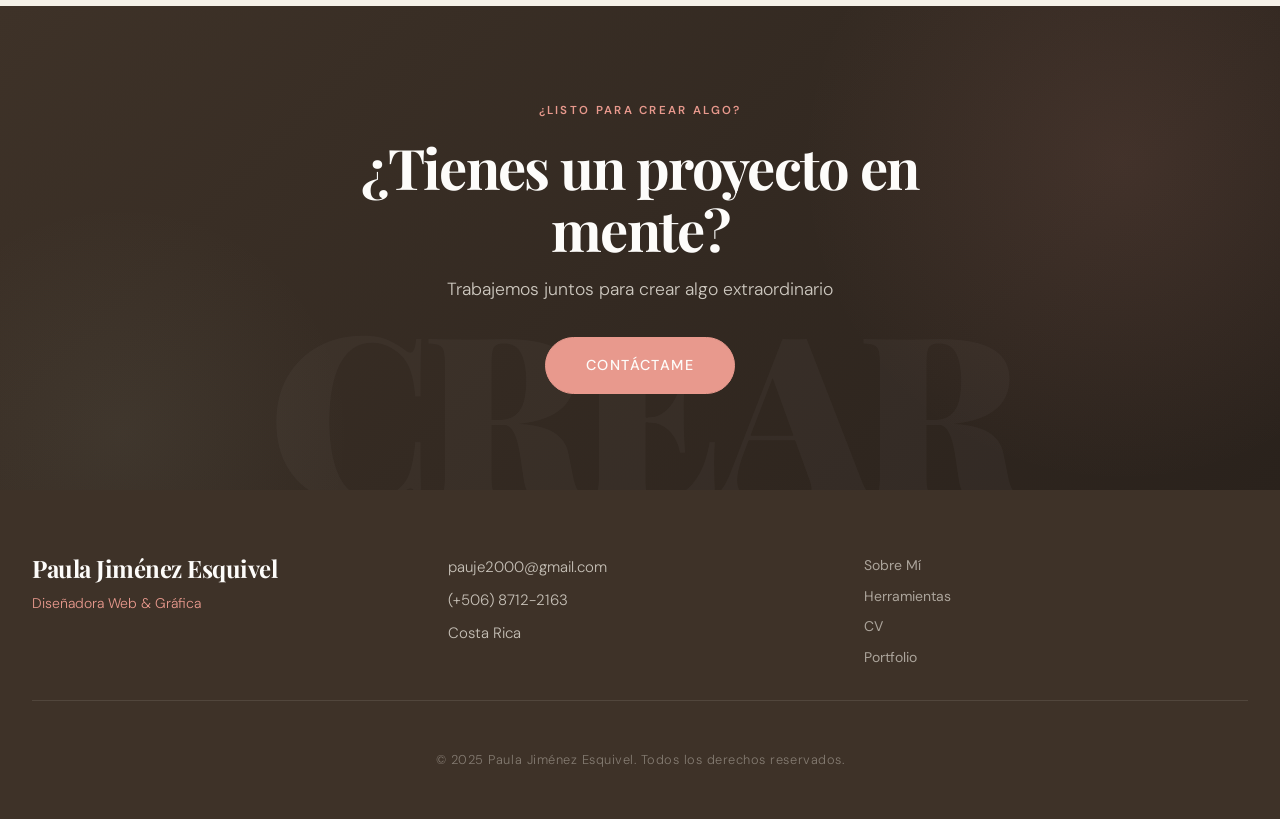
==== commit 509d41d0: "Change 'Portfolio' to 'Portafolio' in index.html" ====
--- a/index.html
+++ b/index.html
@@ -78,7 +78,7 @@
                     funcionalidad y sostenibilidad.
                 </p>
                 <div class="hero-buttons fade-in-up delay-4">
-                    <a href="portfolio.html" class="btn btn-primary">Ver Portfolio</a>
+                    <a href="portfolio.html" class="btn btn-primary">Ver Portafolio</a>
                     <a href="about.html" class="btn">Conocer Más</a>
                 </div>
             </div>
@@ -164,7 +164,7 @@
                             <path d="M16 21V5a2 2 0 0 0-2-2h-4a2 2 0 0 0-2 2v16"></path>
                         </svg>
                     </div>
-                    <h3>Portfolio</h3>
+                    <h3>Portafolio</h3>
                     <p>Proyectos de diseño web, logos e ilustraciones</p>
                     <span class="card-arrow">→</span>
                 </a>
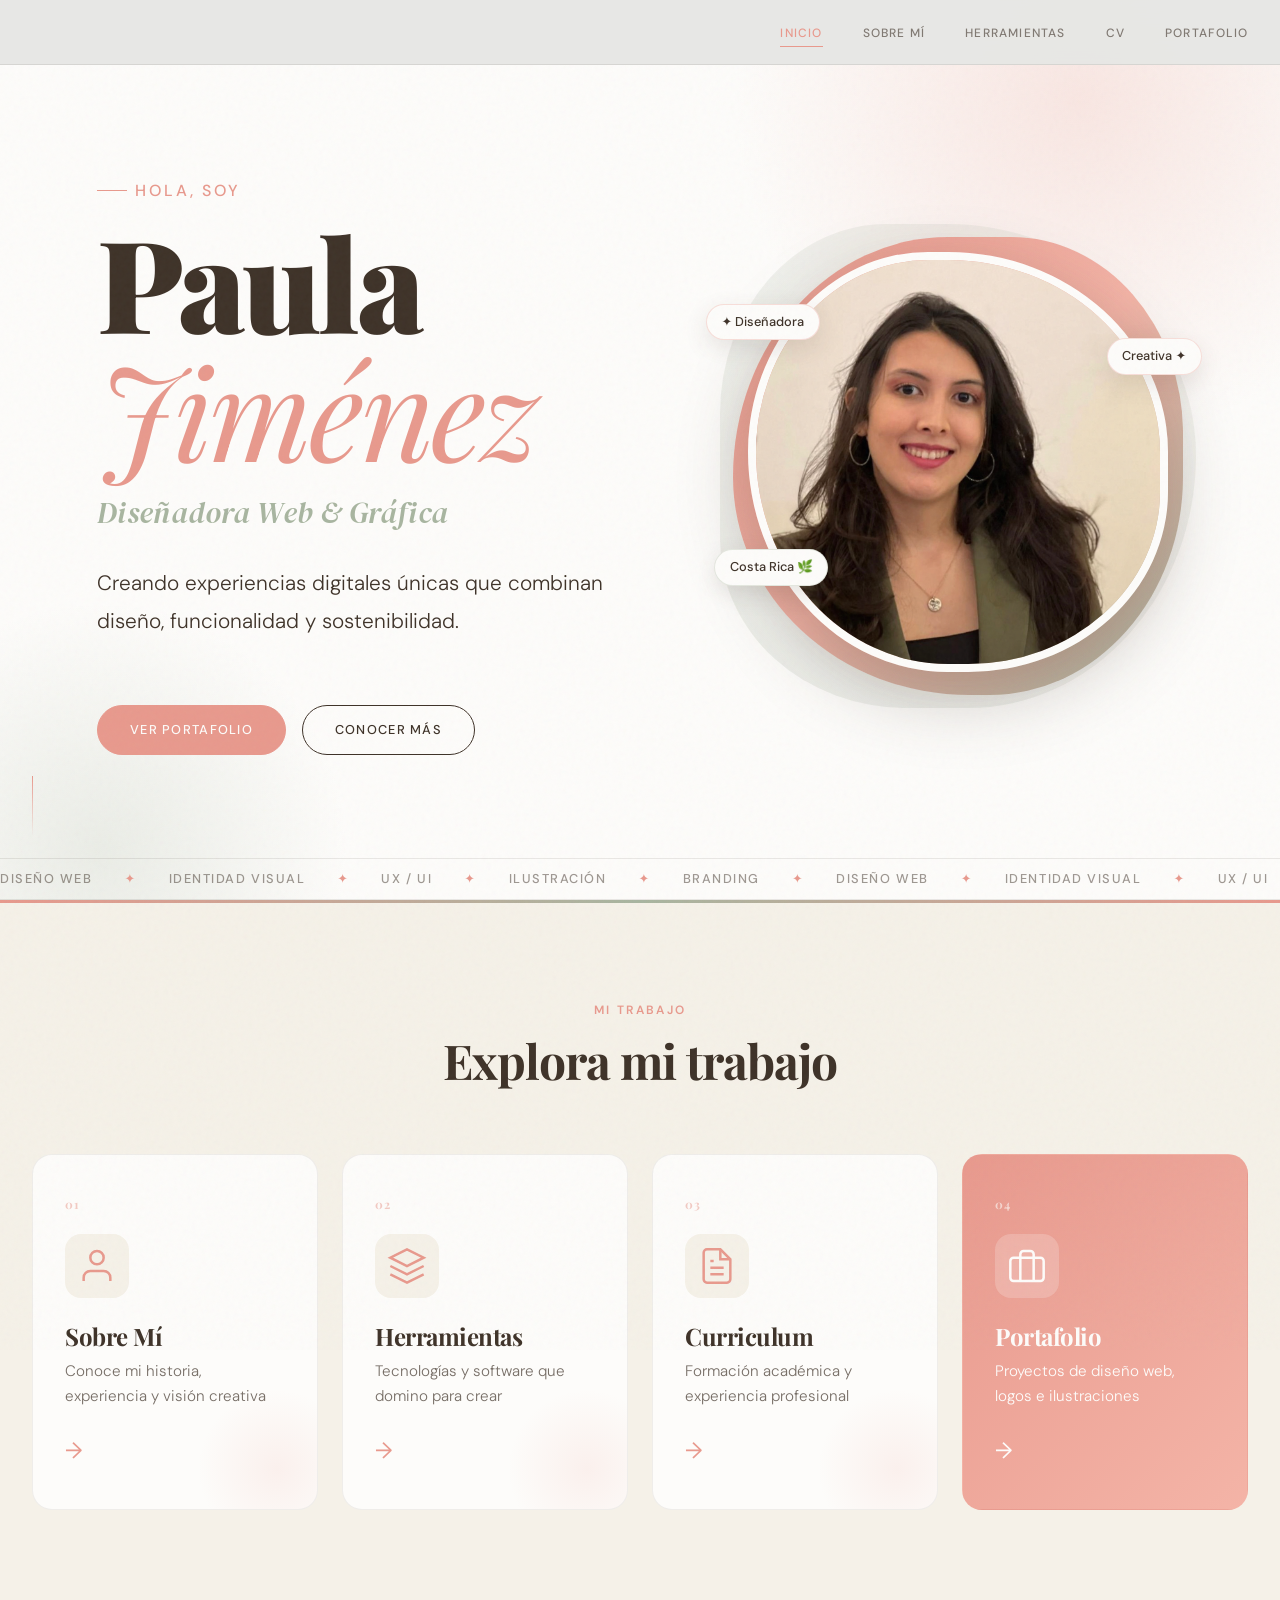
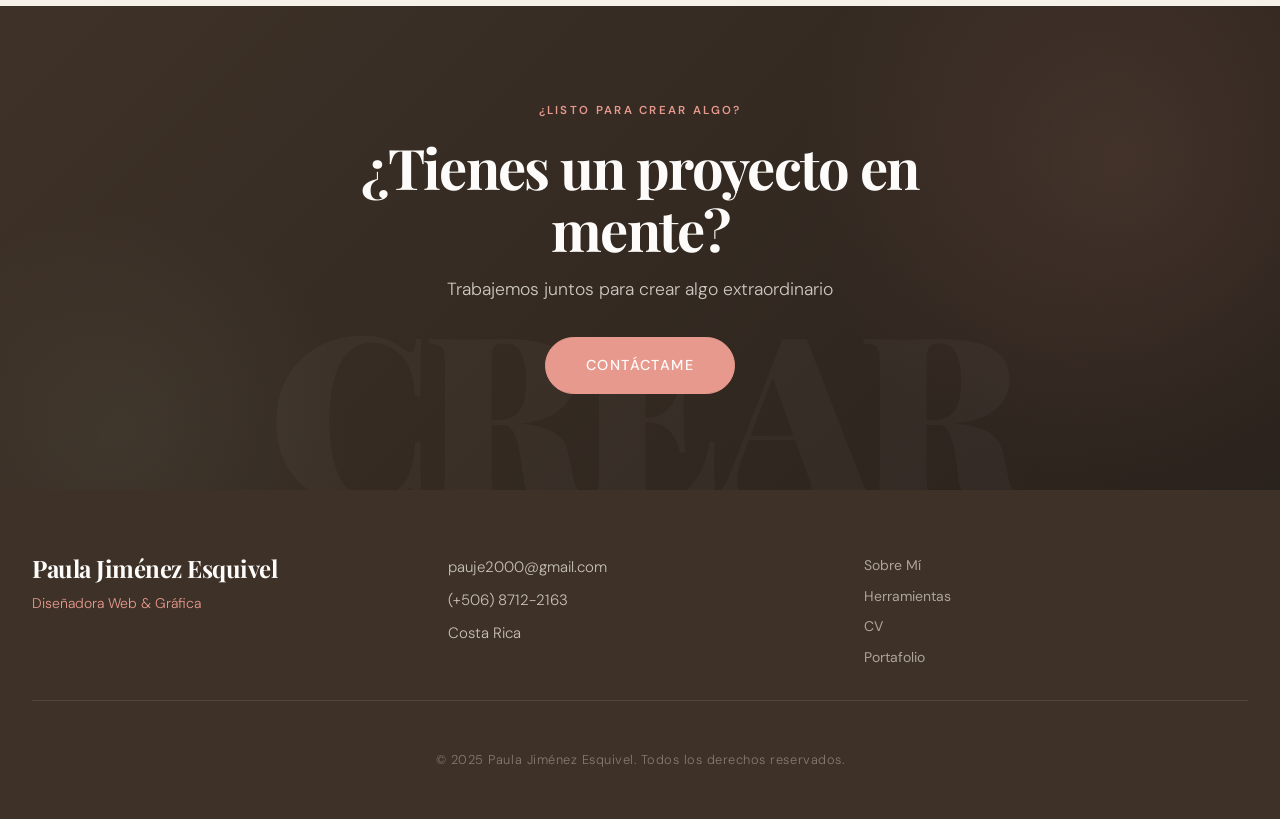
==== commit 035a209a: "Change 'Portfolio' link text to 'Portafolio'" ====
--- a/index.html
+++ b/index.html
@@ -203,7 +203,7 @@
                     <a href="about.html">Sobre Mí</a>
                     <a href="skills.html">Herramientas</a>
                     <a href="cv.html">CV</a>
-                    <a href="portfolio.html">Portfolio</a>
+                    <a href="portfolio.html">Portafolio</a>
                 </div>
             </div>
             <div class="footer-bottom">
